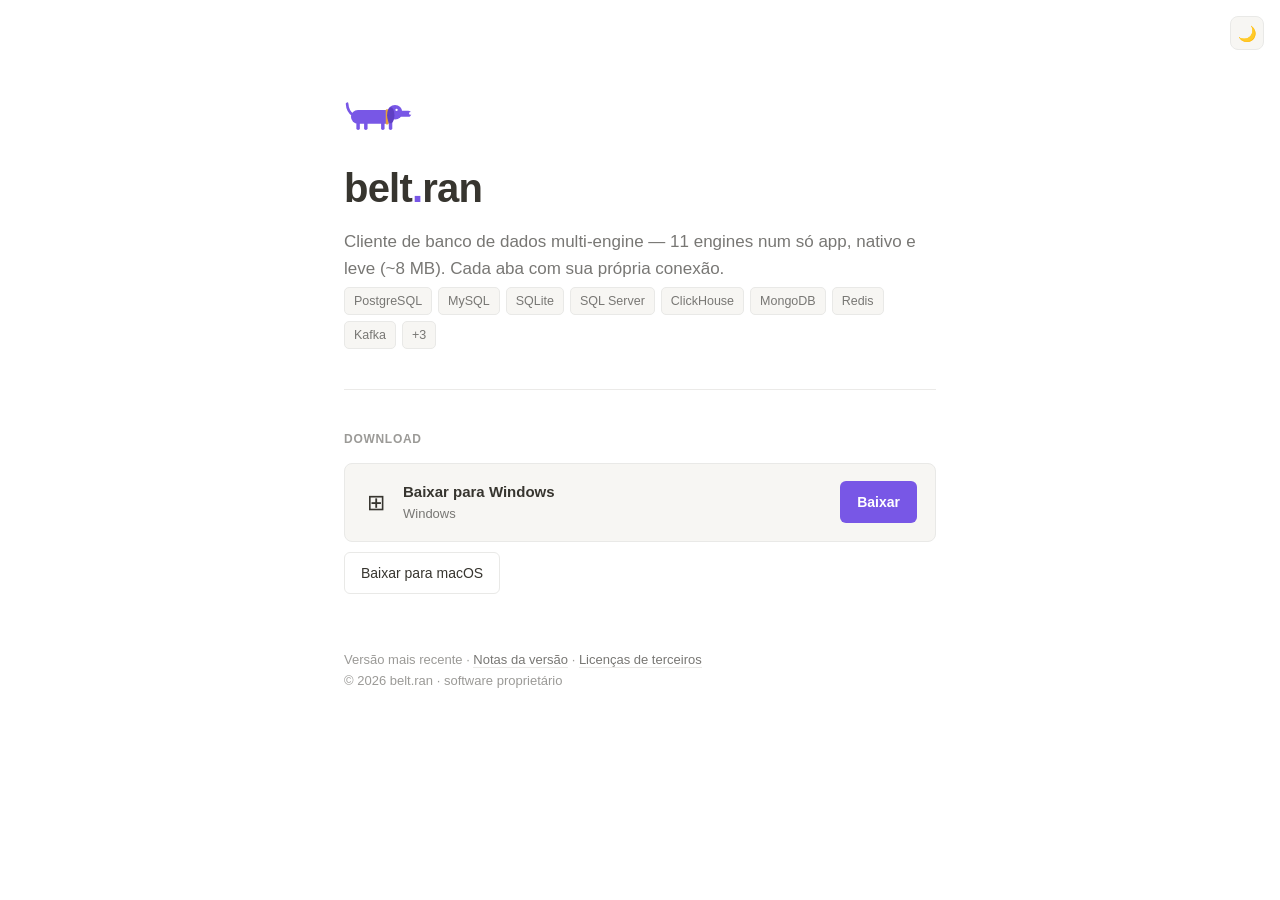
==== index.html @ 52ce1485 "site: página de download (Notion-style, claro/escuro) Co-Authored-By: Claude Opus 4.8 <noreply@anthr" ====
<!DOCTYPE html>
<html lang="pt-BR" data-theme="light">
<head>
<meta charset="utf-8" />
<script>
  // Aplica o tema salvo antes do render (evita flash). Padrão: claro.
  try { document.documentElement.setAttribute("data-theme", localStorage.getItem("beltran.site.theme") || "light"); } catch (e) {}
</script>
<meta name="viewport" content="width=device-width, initial-scale=1" />
<title>belt.ran — download</title>
<meta name="description" content="belt.ran — cliente de banco de dados multi-engine, nativo e leve. Baixe para macOS ou Windows." />
<style>
  :root {
    --bg: #ffffff;
    --text: #37352f;
    --muted: #787774;
    --faint: #9b9a97;
    --line: #ebeae8;
    --block: #f7f6f3;
    --block-line: #e9e9e7;
    --accent: #7857e6;
    --accent-strong: #6a49d8;
    --dog: #7857e6;
    --dog-dark: #5f3fc4;
    --collar: #e6a23c;
    --accent-ink: #ffffff;
    --radius: 8px;
    --font: -apple-system, BlinkMacSystemFont, "Segoe UI", "Helvetica Neue", Helvetica, Arial, sans-serif;
    --mono: ui-monospace, "SF Mono", SFMono-Regular, Menlo, Consolas, monospace;
  }
  :root[data-theme="dark"] {
    --bg: #191919; --text: #eeeeec; --muted: #9b9a97; --faint: #6f6f6c;
    --line: #2a2a2a; --block: #202020; --block-line: #2f2f2f;
    --accent: #9b7bff; --accent-strong: #8a67f0; --dog: #9b7bff; --dog-dark: #7d5be0;
  }
  * { box-sizing: border-box; }
  html, body { margin: 0; padding: 0; }
  body {
    background: var(--bg);
    color: var(--text);
    font-family: var(--font);
    line-height: 1.6;
    -webkit-font-smoothing: antialiased;
  }
  .page { max-width: 640px; margin: 0 auto; padding: 96px 24px 80px; }

  .icon { margin-bottom: 20px; }
  .icon svg { width: 68px; height: auto; display: block; }
  h1 { font-size: 40px; font-weight: 700; letter-spacing: -0.02em; margin: 0 0 8px; }
  h1 .dot { color: var(--accent); }
  .lede { font-size: 17px; color: var(--muted); margin: 0 0 4px; max-width: 34em; }

  .meta { color: var(--faint); font-size: 13.5px; margin-top: 10px; }
  .meta a { color: var(--muted); text-decoration: none; border-bottom: 1px solid var(--line); }
  .meta a:hover { color: var(--text); }

  .rule { height: 1px; background: var(--line); margin: 40px 0; border: 0; }

  .section-label { font-size: 12px; font-weight: 600; letter-spacing: 0.06em; text-transform: uppercase; color: var(--faint); margin: 0 0 14px; }

  .dl { display: flex; flex-direction: column; gap: 10px; }
  .dl-primary {
    display: flex; align-items: center; gap: 14px;
    border: 1px solid var(--block-line); background: var(--block);
    border-radius: var(--radius); padding: 16px 18px;
  }
  .dl-primary .ic { font-size: 22px; width: 26px; text-align: center; }
  .dl-primary .txt { flex: 1; min-width: 0; }
  .dl-primary .txt .t { font-weight: 600; font-size: 15px; }
  .dl-primary .txt .s { color: var(--muted); font-size: 13px; }

  .btn {
    appearance: none; cursor: pointer; text-decoration: none; white-space: nowrap;
    font-family: inherit; font-size: 14px; font-weight: 600;
    padding: 9px 16px; border-radius: 6px; border: 1px solid transparent;
    background: var(--accent); color: var(--accent-ink);
    transition: filter .12s ease;
  }
  .btn:hover { filter: brightness(1.05); }
  .btn.secondary { background: transparent; color: var(--text); border-color: var(--block-line); }
  .btn.secondary:hover { background: var(--block); filter: none; }

  .others { display: flex; flex-wrap: wrap; gap: 8px; }
  .others .btn { font-weight: 500; }

  .callout {
    display: flex; gap: 12px; align-items: flex-start;
    background: var(--block); border: 1px solid var(--block-line);
    border-radius: var(--radius); padding: 14px 16px; margin-top: 14px;
    color: var(--muted); font-size: 13.5px; line-height: 1.55;
  }
  .callout .c-ic { font-size: 16px; line-height: 1.4; }
  .callout b { color: var(--text); font-weight: 600; }

  .caps { display: flex; flex-wrap: wrap; gap: 6px; margin-top: 4px; }
  .cap { font-size: 12.5px; color: var(--muted); background: var(--block); border: 1px solid var(--block-line); border-radius: 5px; padding: 3px 9px; }

  .theme-toggle {
    position: fixed; top: 16px; right: 16px; width: 34px; height: 34px;
    display: flex; align-items: center; justify-content: center;
    border-radius: 8px; border: 1px solid var(--block-line); background: var(--block);
    color: var(--text); font-size: 15px; cursor: pointer; line-height: 1;
  }
  .theme-toggle:hover { border-color: var(--faint); }

  footer { margin-top: 56px; color: var(--faint); font-size: 13px; }
  footer a { color: var(--muted); text-decoration: none; border-bottom: 1px solid var(--line); }
  footer a:hover { color: var(--text); }

  @media (max-width: 520px) {
    .page { padding: 56px 18px 60px; }
    h1 { font-size: 32px; }
    .dl-primary { flex-direction: column; align-items: flex-start; }
  }
</style>
</head>
<body>
  <button class="theme-toggle" id="themeBtn" aria-label="Alternar tema claro/escuro" title="Alternar tema">🌙</button>
  <main class="page">
    <div class="icon">
      <svg viewBox="0 0 176 104" role="img" aria-label="belt.ran">
        <!-- rabo -->
        <path d="M24 50 Q9 40 8 20" fill="none" stroke="var(--dog)" stroke-width="7" stroke-linecap="round"/>
        <!-- patas -->
        <rect x="32" y="62" width="9" height="26" rx="4.5" fill="var(--dog)"/>
        <rect x="52" y="62" width="9" height="26" rx="4.5" fill="var(--dog)"/>
        <rect x="96" y="62" width="9" height="26" rx="4.5" fill="var(--dog)"/>
        <rect x="116" y="62" width="9" height="26" rx="4.5" fill="var(--dog)"/>
        <!-- corpo comprido -->
        <rect x="18" y="36" width="112" height="36" rx="18" fill="var(--dog)"/>
        <!-- cabeça -->
        <circle cx="132" cy="42" r="19" fill="var(--dog)"/>
        <!-- focinho -->
        <rect x="140" y="38" width="34" height="16" rx="8" fill="var(--dog)"/>
        <!-- coleira (belt) -->
        <rect x="108" y="34" width="7" height="40" rx="3" fill="var(--collar)"/>
        <!-- orelha -->
        <ellipse cx="121" cy="50" rx="9.5" ry="21" fill="var(--dog-dark)"/>
        <!-- nariz e olho -->
        <circle cx="172" cy="45" r="3.6" fill="var(--bg)"/>
        <circle cx="136" cy="36" r="3" fill="var(--bg)"/>
      </svg>
    </div>
    <h1>belt<span class="dot">.</span>ran</h1>
    <p class="lede">Cliente de banco de dados multi-engine — 11 engines num só app, nativo e leve (~8&nbsp;MB). Cada aba com sua própria conexão.</p>
    <div class="caps">
      <span class="cap">PostgreSQL</span><span class="cap">MySQL</span><span class="cap">SQLite</span>
      <span class="cap">SQL Server</span><span class="cap">ClickHouse</span><span class="cap">MongoDB</span>
      <span class="cap">Redis</span><span class="cap">Kafka</span><span class="cap">+3</span>
    </div>

    <hr class="rule" />

    <p class="section-label">Download</p>
    <div class="dl">
      <div class="dl-primary">
        <span class="ic" id="pIc">🖥️</span>
        <span class="txt">
          <div class="t" id="pLabel">Detectando…</div>
          <div class="s" id="pSub">Recomendado para o seu sistema</div>
        </span>
        <a class="btn" id="pBtn" href="#">Baixar</a>
      </div>
      <div class="others" id="others"></div>
    </div>

    <div class="callout" id="macNote" style="display:none">
      <span class="c-ic">🍎</span>
      <span>Na 1ª execução no macOS: clique com o <b>botão direito</b> no app → <b>Abrir</b> (ainda não é notarizado pela Apple). Depois abre normalmente.</span>
    </div>

    <footer>
      <span id="version">Versão mais recente</span> ·
      <a id="changelog" href="#">Notas da versão</a> ·
      <a id="notices" href="#">Licenças de terceiros</a><br />
      <span style="color:var(--faint)">© 2026 belt.ran · software proprietário</span>
    </footer>
  </main>

<script>
  // Alternância de tema (claro/escuro), memorizada. Padrão: claro.
  (function () {
    const root = document.documentElement;
    const btn = document.getElementById("themeBtn");
    const sync = () => (btn.textContent = root.getAttribute("data-theme") === "dark" ? "☀️" : "🌙");
    sync();
    btn.addEventListener("click", () => {
      const next = root.getAttribute("data-theme") === "dark" ? "light" : "dark";
      root.setAttribute("data-theme", next);
      try { localStorage.setItem("beltran.site.theme", next); } catch (e) {}
      sync();
    });
  })();

  const REPO = "RafaelD-B/belt.ran-dist";
  const RELEASES = `https://github.com/${REPO}/releases`;
  const PLATFORMS = {
    macos:   { label: "macOS (Apple Silicon)", ic: "🍎", match: (n) => /\.dmg$/i.test(n) },
    windows: { label: "Windows",               ic: "⊞",  match: (n) => /-setup\.exe$/i.test(n) || /\.msi$/i.test(n) },
  };
  function detectOS() {
    const ua = navigator.userAgent;
    const p = (navigator.userAgentData && navigator.userAgentData.platform) || navigator.platform || "";
    if (/Mac/i.test(p) || /Mac OS X/i.test(ua)) return "macos";
    if (/Win/i.test(p) || /Windows/i.test(ua)) return "windows";
    return "windows";
  }
  function stable(os) {
    return `${RELEASES}/latest/download/${os === "macos" ? "belt.ran-macos.dmg" : "belt.ran-windows-setup.exe"}`;
  }
  function render(byOS, version) {
    const primary = detectOS();
    const p = PLATFORMS[primary];
    document.getElementById("pIc").textContent = p.ic;
    document.getElementById("pLabel").textContent = "Baixar para " + (primary === "macos" ? "macOS" : "Windows");
    document.getElementById("pSub").textContent = p.label;
    const pBtn = document.getElementById("pBtn");
    pBtn.href = byOS[primary] || stable(primary);
    pBtn.textContent = "Baixar";

    const others = document.getElementById("others");
    others.innerHTML = "";
    Object.keys(PLATFORMS).filter((os) => os !== primary).forEach((os) => {
      const a = document.createElement("a");
      a.className = "btn secondary";
      a.href = byOS[os] || stable(os);
      a.textContent = "Baixar para " + (os === "macos" ? "macOS" : "Windows");
      others.appendChild(a);
    });

    if (primary === "macos") document.getElementById("macNote").style.display = "flex";
    if (version) document.getElementById("version").textContent = "Versão " + version;
    document.getElementById("changelog").href = version ? `${RELEASES}/tag/v${version}` : RELEASES;
    document.getElementById("notices").href = `${RELEASES}/latest`;
  }
  (async () => {
    try {
      const r = await fetch(`https://api.github.com/repos/${REPO}/releases/latest`, { headers: { Accept: "application/vnd.github+json" } });
      if (!r.ok) throw 0;
      const rel = await r.json();
      const byOS = {};
      for (const os of Object.keys(PLATFORMS)) {
        const hit = (rel.assets || []).find((a) => PLATFORMS[os].match(a.name));
        if (hit) byOS[os] = hit.browser_download_url;
      }
      render(byOS, (rel.tag_name || "").replace(/^v/, ""));
    } catch { render({}, null); }
  })();
</script>
</body>
</html>
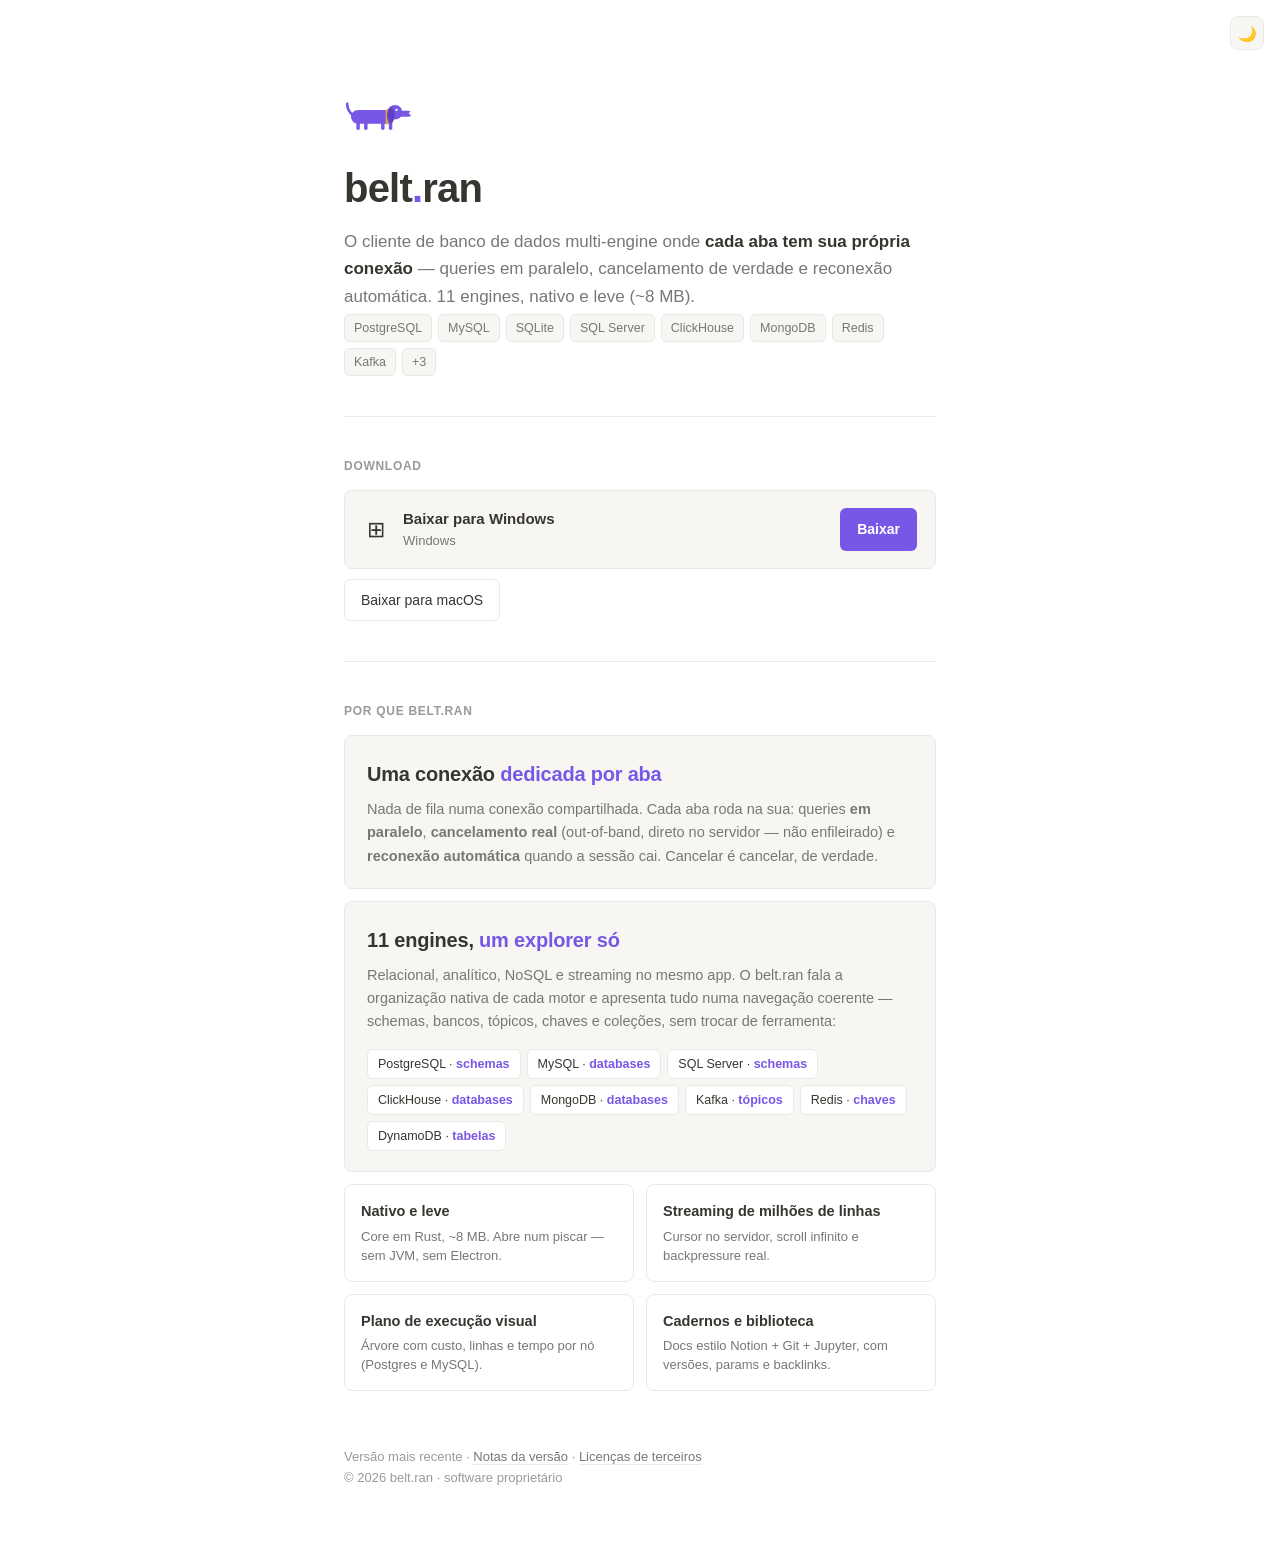
==== commit 1a34602c: "site: seção "Por que belt.ran" (conexão por aba, namespaces, prova) Co-Authored-By: Claude Opus 4.8 " ====
--- a/index.html
+++ b/index.html
@@ -103,6 +103,29 @@
   }
   .theme-toggle:hover { border-color: var(--faint); }
 
+  .feat-hero {
+    border: 1px solid var(--block-line); background: var(--block);
+    border-radius: var(--radius); padding: 22px 22px 20px; margin-top: 14px;
+  }
+  .feat-hero h3 { margin: 0 0 8px; font-size: 20px; letter-spacing: -0.01em; }
+  .feat-hero h3 .accent { color: var(--accent); }
+  .feat-hero p { margin: 0; color: var(--muted); font-size: 14.5px; max-width: 46em; }
+  .ns-map { display: flex; flex-wrap: wrap; gap: 6px; margin-top: 16px; }
+  .ns-map span {
+    font-size: 12.5px; color: var(--text);
+    background: var(--bg); border: 1px solid var(--block-line);
+    border-radius: 6px; padding: 4px 10px;
+  }
+  .ns-map span b { color: var(--accent); font-weight: 600; }
+  .feat-grid { display: grid; grid-template-columns: 1fr 1fr; gap: 12px; margin-top: 12px; }
+  .feat {
+    border: 1px solid var(--block-line); border-radius: var(--radius);
+    padding: 15px 16px; background: var(--bg);
+  }
+  .feat b { display: block; font-size: 14.5px; margin-bottom: 3px; }
+  .feat p { margin: 0; color: var(--muted); font-size: 13px; line-height: 1.5; }
+  @media (max-width: 520px) { .feat-grid { grid-template-columns: 1fr; } }
+
   footer { margin-top: 56px; color: var(--faint); font-size: 13px; }
   footer a { color: var(--muted); text-decoration: none; border-bottom: 1px solid var(--line); }
   footer a:hover { color: var(--text); }
@@ -142,7 +165,7 @@
       </svg>
     </div>
     <h1>belt<span class="dot">.</span>ran</h1>
-    <p class="lede">Cliente de banco de dados multi-engine — 11 engines num só app, nativo e leve (~8&nbsp;MB). Cada aba com sua própria conexão.</p>
+    <p class="lede">O cliente de banco de dados multi-engine onde <b style="color:var(--text)">cada aba tem sua própria conexão</b> — queries em paralelo, cancelamento de verdade e reconexão automática. 11 engines, nativo e leve (~8&nbsp;MB).</p>
     <div class="caps">
       <span class="cap">PostgreSQL</span><span class="cap">MySQL</span><span class="cap">SQLite</span>
       <span class="cap">SQL Server</span><span class="cap">ClickHouse</span><span class="cap">MongoDB</span>
@@ -167,6 +190,36 @@
     <div class="callout" id="macNote" style="display:none">
       <span class="c-ic">🍎</span>
       <span>Na 1ª execução no macOS: clique com o <b>botão direito</b> no app → <b>Abrir</b> (ainda não é notarizado pela Apple). Depois abre normalmente.</span>
+    </div>
+
+    <hr class="rule" />
+    <p class="section-label">Por que belt.ran</p>
+
+    <div class="feat-hero">
+      <h3>Uma conexão <span class="accent">dedicada por aba</span></h3>
+      <p>Nada de fila numa conexão compartilhada. Cada aba roda na sua: queries <b>em paralelo</b>, <b>cancelamento real</b> (out-of-band, direto no servidor — não enfileirado) e <b>reconexão automática</b> quando a sessão cai. Cancelar é cancelar, de verdade.</p>
+    </div>
+
+    <div class="feat-hero" style="margin-top:12px">
+      <h3>11 engines, <span class="accent">um explorer só</span></h3>
+      <p>Relacional, analítico, NoSQL e streaming no mesmo app. O belt.ran fala a organização nativa de cada motor e apresenta tudo numa navegação coerente — schemas, bancos, tópicos, chaves e coleções, sem trocar de ferramenta:</p>
+      <div class="ns-map">
+        <span>PostgreSQL · <b>schemas</b></span>
+        <span>MySQL · <b>databases</b></span>
+        <span>SQL Server · <b>schemas</b></span>
+        <span>ClickHouse · <b>databases</b></span>
+        <span>MongoDB · <b>databases</b></span>
+        <span>Kafka · <b>tópicos</b></span>
+        <span>Redis · <b>chaves</b></span>
+        <span>DynamoDB · <b>tabelas</b></span>
+      </div>
+    </div>
+
+    <div class="feat-grid">
+      <div class="feat"><b>Nativo e leve</b><p>Core em Rust, ~8&nbsp;MB. Abre num piscar — sem JVM, sem Electron.</p></div>
+      <div class="feat"><b>Streaming de milhões de linhas</b><p>Cursor no servidor, scroll infinito e backpressure real.</p></div>
+      <div class="feat"><b>Plano de execução visual</b><p>Árvore com custo, linhas e tempo por nó (Postgres e MySQL).</p></div>
+      <div class="feat"><b>Cadernos e biblioteca</b><p>Docs estilo Notion + Git + Jupyter, com versões, params e backlinks.</p></div>
     </div>
 
     <footer>
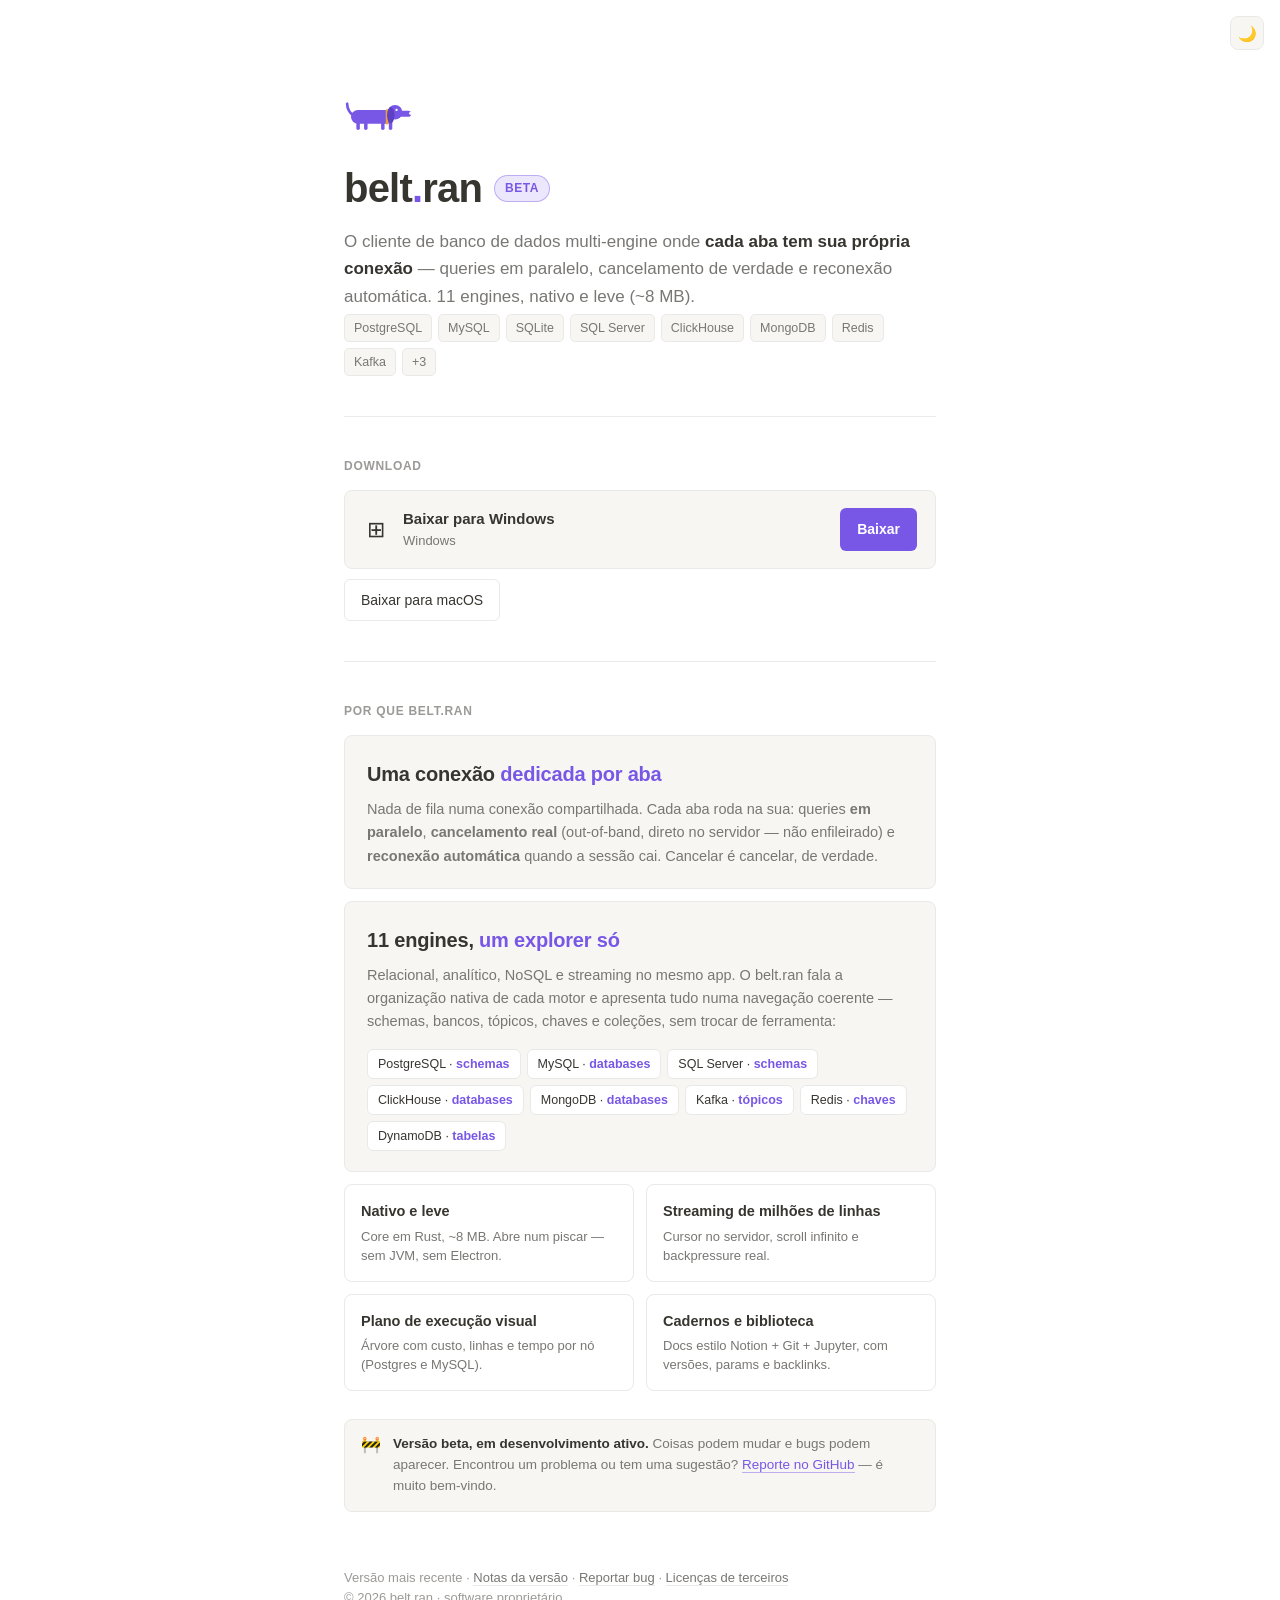
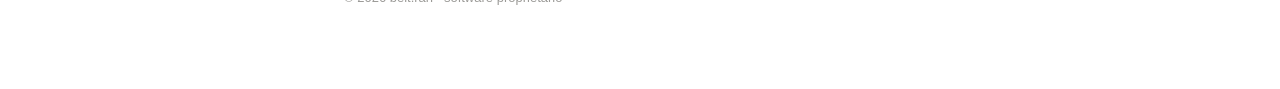
==== commit e61fe795: "site: selo beta + canal de report de bugs (issues do dist) Co-Authored-By: Claude Opus 4.8 <noreply@" ====
--- a/index.html
+++ b/index.html
@@ -46,8 +46,15 @@
 
   .icon { margin-bottom: 20px; }
   .icon svg { width: 68px; height: auto; display: block; }
-  h1 { font-size: 40px; font-weight: 700; letter-spacing: -0.02em; margin: 0 0 8px; }
+  .title-row { display: flex; align-items: center; gap: 12px; margin: 0 0 8px; flex-wrap: wrap; }
+  h1 { font-size: 40px; font-weight: 700; letter-spacing: -0.02em; margin: 0; }
   h1 .dot { color: var(--accent); }
+  .beta {
+    font-size: 12px; font-weight: 700; letter-spacing: 0.04em; text-transform: uppercase;
+    color: var(--accent); background: color-mix(in srgb, var(--accent) 14%, transparent);
+    border: 1px solid color-mix(in srgb, var(--accent) 40%, transparent);
+    border-radius: 999px; padding: 3px 10px; align-self: center;
+  }
   .lede { font-size: 17px; color: var(--muted); margin: 0 0 4px; max-width: 34em; }
 
   .meta { color: var(--faint); font-size: 13.5px; margin-top: 10px; }
@@ -125,6 +132,10 @@
   .feat b { display: block; font-size: 14.5px; margin-bottom: 3px; }
   .feat p { margin: 0; color: var(--muted); font-size: 13px; line-height: 1.5; }
   @media (max-width: 520px) { .feat-grid { grid-template-columns: 1fr; } }
+
+  .beta-note { margin-top: 28px; }
+  .beta-note a { color: var(--accent); text-decoration: none; border-bottom: 1px solid color-mix(in srgb, var(--accent) 45%, transparent); }
+  .beta-note a:hover { border-bottom-color: var(--accent); }
 
   footer { margin-top: 56px; color: var(--faint); font-size: 13px; }
   footer a { color: var(--muted); text-decoration: none; border-bottom: 1px solid var(--line); }
@@ -164,7 +175,10 @@
         <circle cx="136" cy="36" r="3" fill="var(--bg)"/>
       </svg>
     </div>
-    <h1>belt<span class="dot">.</span>ran</h1>
+    <div class="title-row">
+      <h1>belt<span class="dot">.</span>ran</h1>
+      <span class="beta">beta</span>
+    </div>
     <p class="lede">O cliente de banco de dados multi-engine onde <b style="color:var(--text)">cada aba tem sua própria conexão</b> — queries em paralelo, cancelamento de verdade e reconexão automática. 11 engines, nativo e leve (~8&nbsp;MB).</p>
     <div class="caps">
       <span class="cap">PostgreSQL</span><span class="cap">MySQL</span><span class="cap">SQLite</span>
@@ -222,9 +236,15 @@
       <div class="feat"><b>Cadernos e biblioteca</b><p>Docs estilo Notion + Git + Jupyter, com versões, params e backlinks.</p></div>
     </div>
 
+    <div class="callout beta-note">
+      <span class="c-ic">🚧</span>
+      <span><b>Versão beta, em desenvolvimento ativo.</b> Coisas podem mudar e bugs podem aparecer. Encontrou um problema ou tem uma sugestão? <a href="https://github.com/RafaelD-B/belt.ran-dist/issues/new" target="_blank" rel="noopener">Reporte no GitHub</a> — é muito bem-vindo.</span>
+    </div>
+
     <footer>
       <span id="version">Versão mais recente</span> ·
       <a id="changelog" href="#">Notas da versão</a> ·
+      <a href="https://github.com/RafaelD-B/belt.ran-dist/issues" target="_blank" rel="noopener">Reportar bug</a> ·
       <a id="notices" href="#">Licenças de terceiros</a><br />
       <span style="color:var(--faint)">© 2026 belt.ran · software proprietário</span>
     </footer>
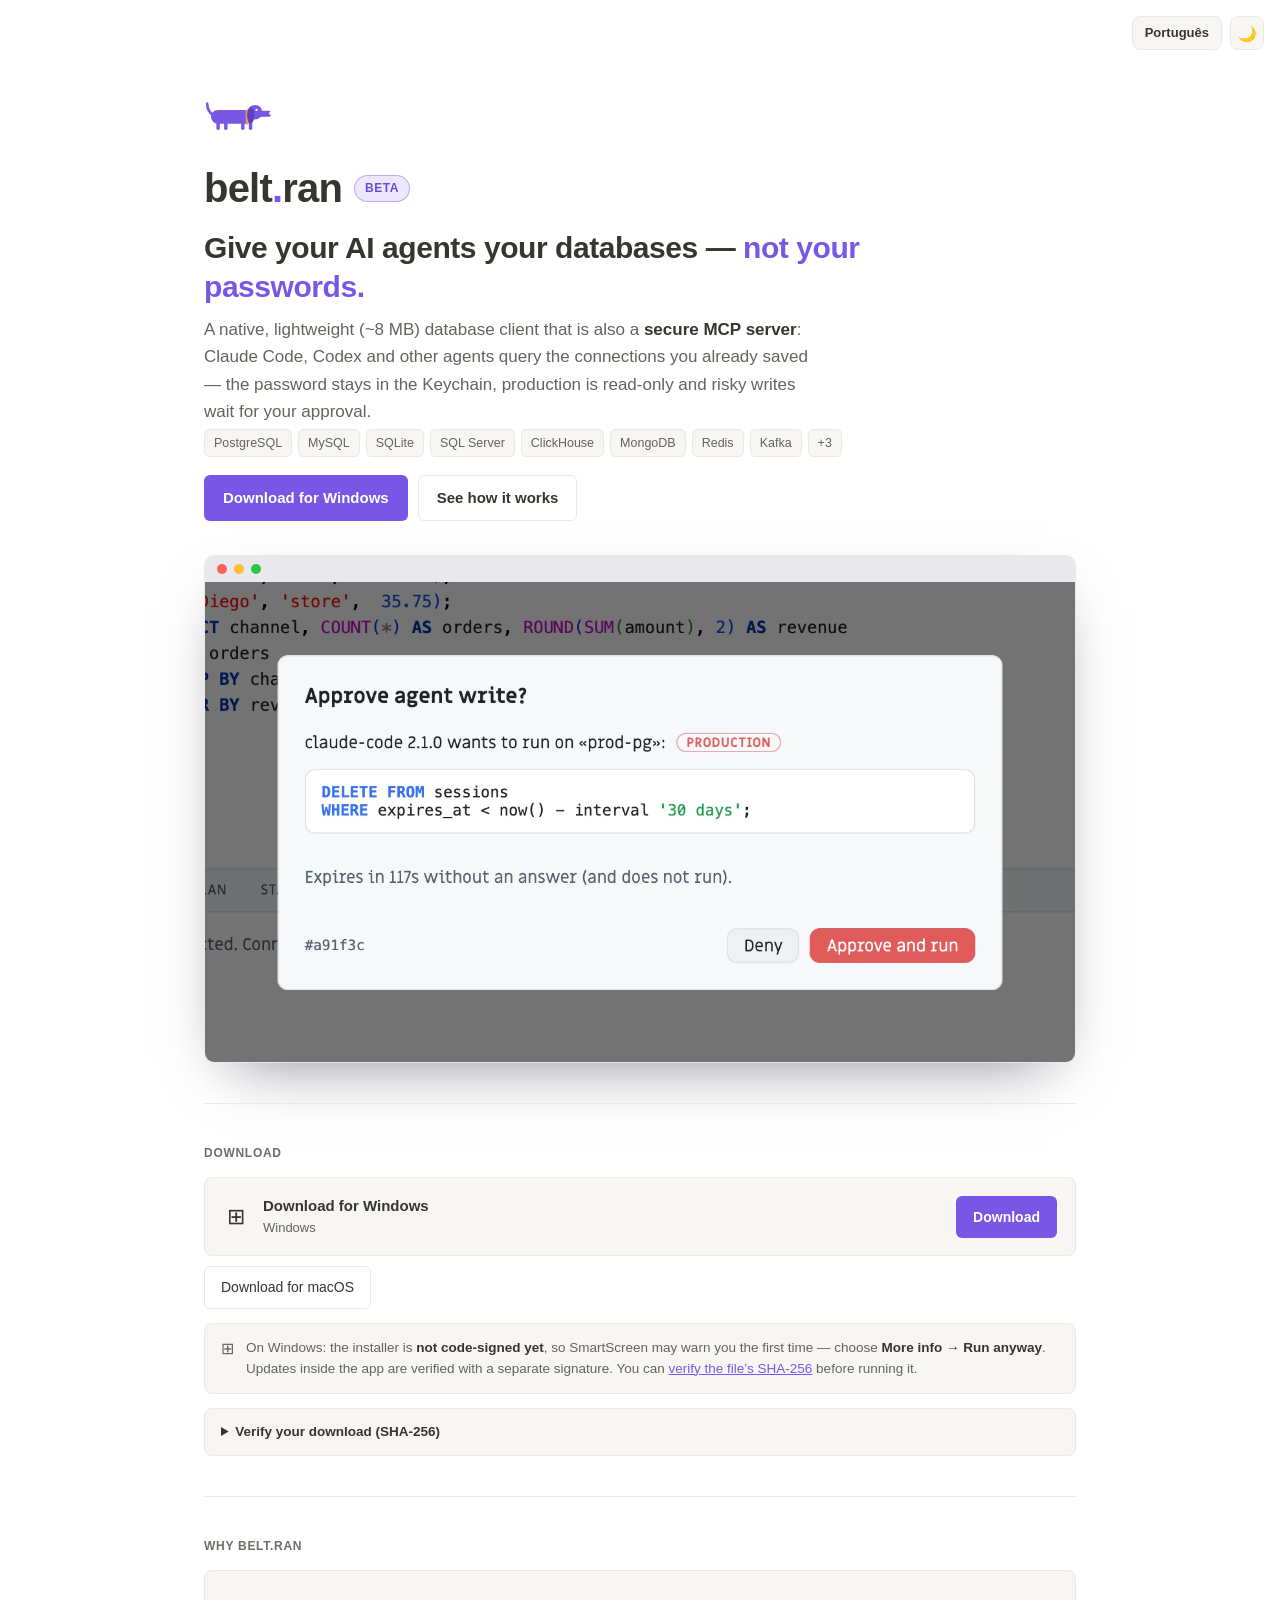
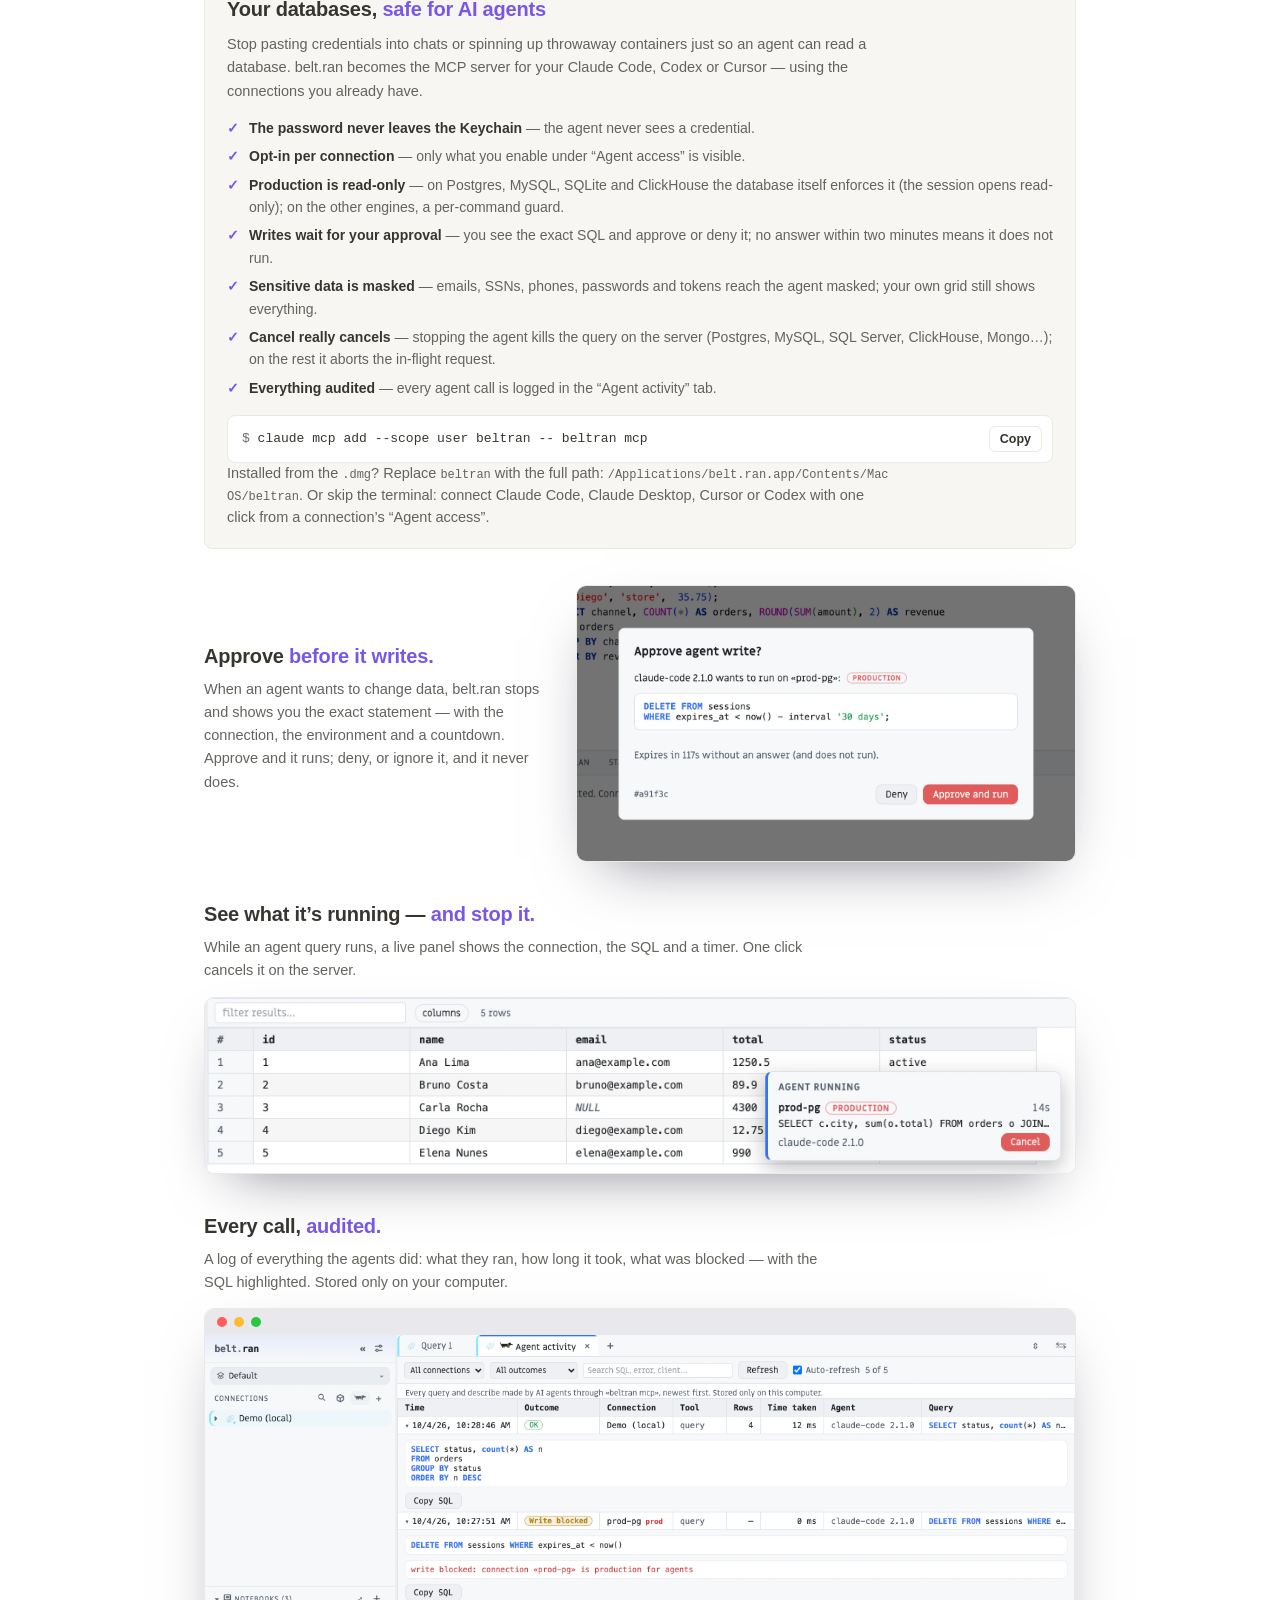
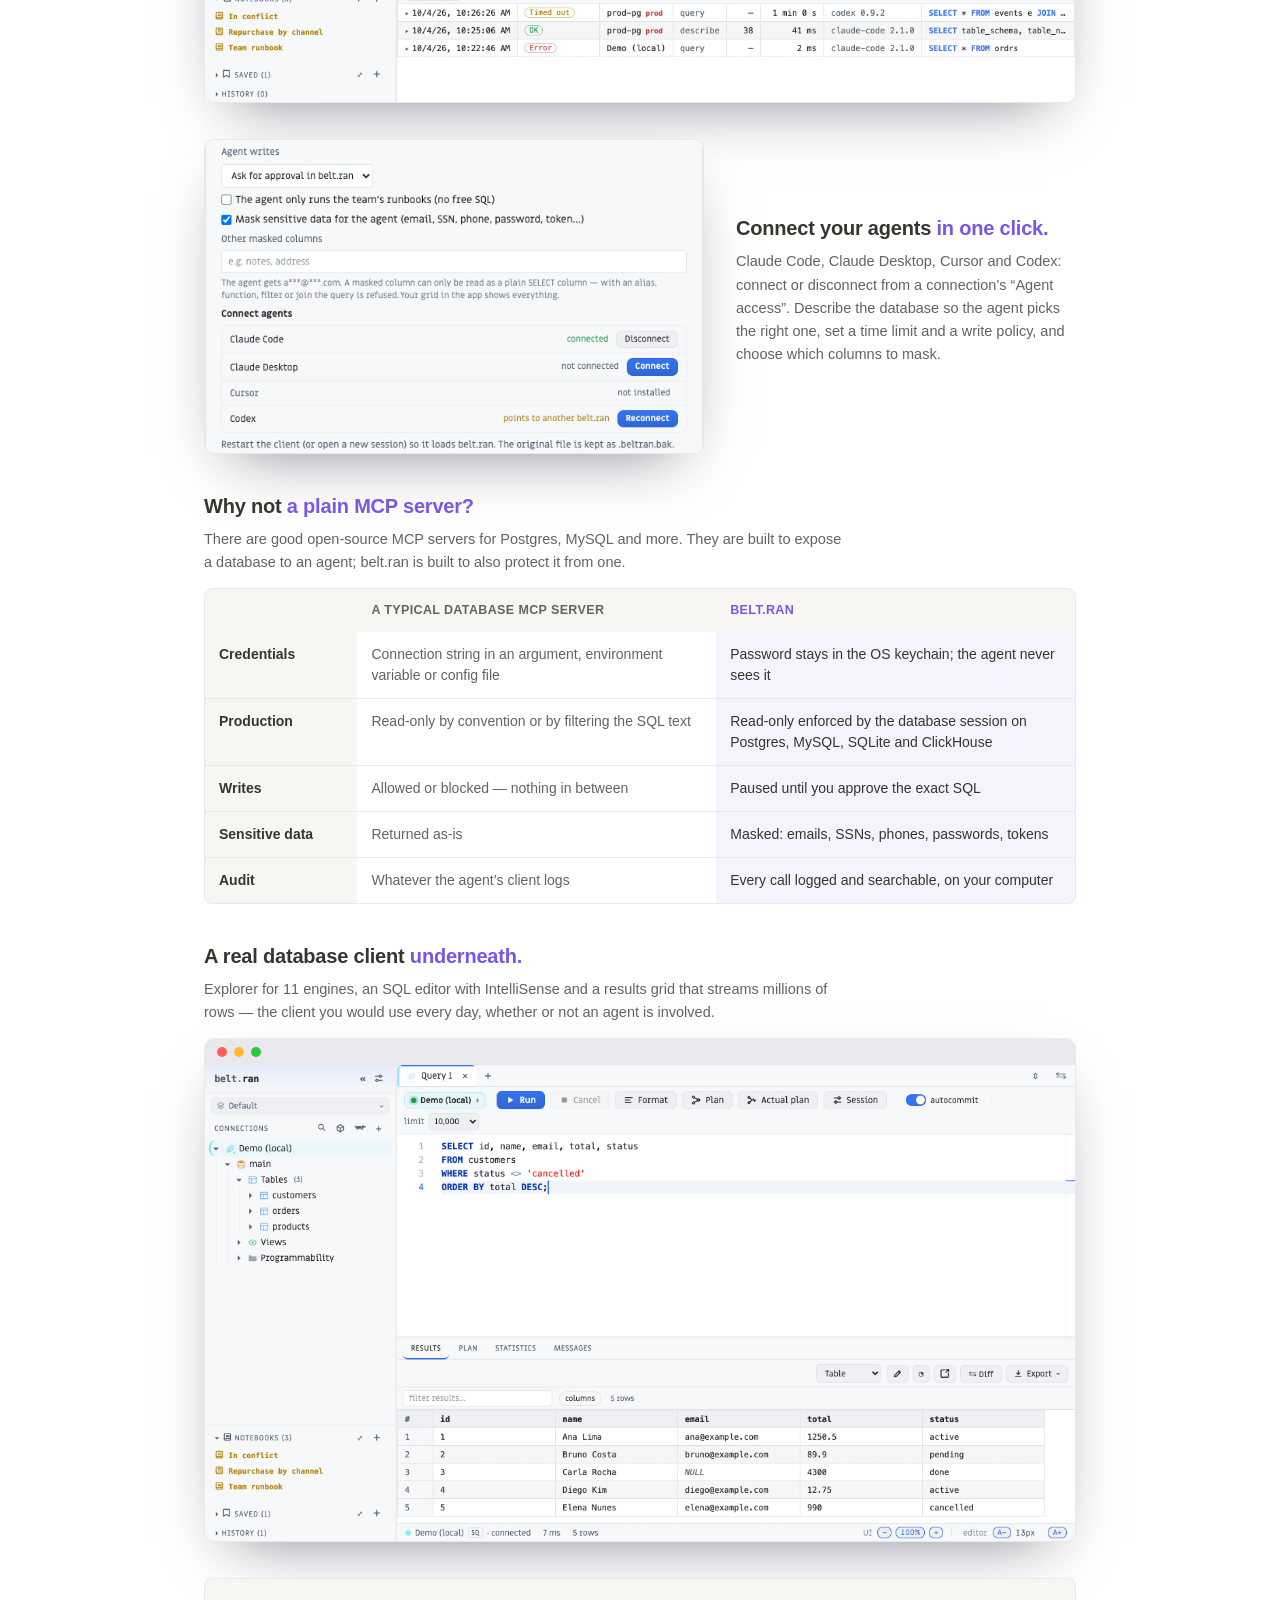
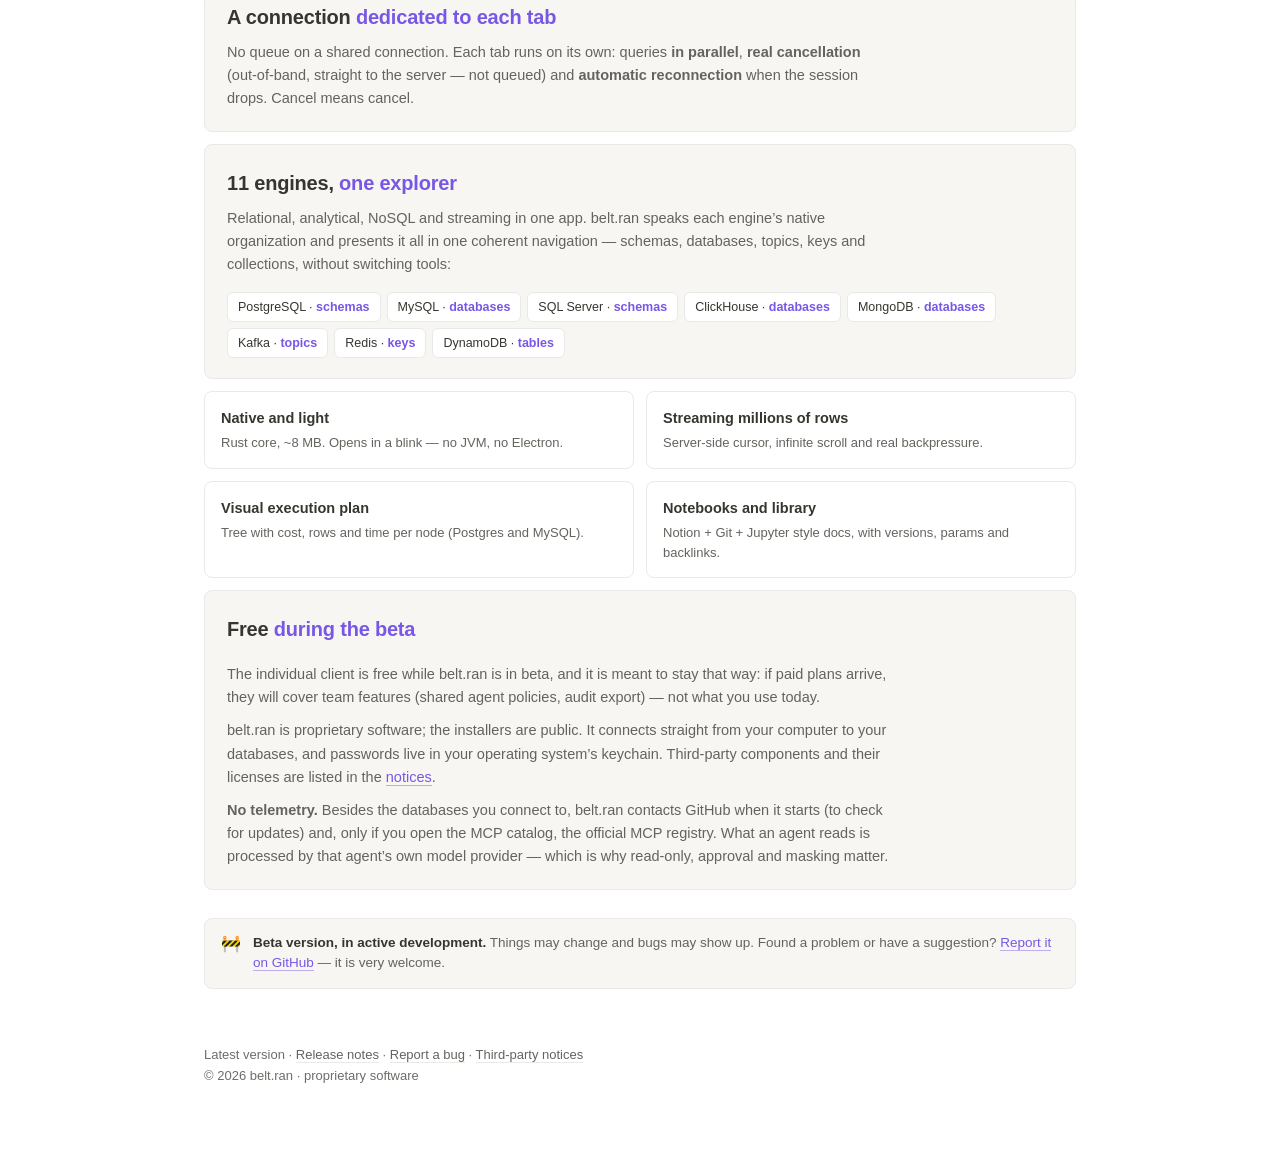
==== commit 5d31df82: "site: manchete agent-first, tour em fotos, inglês como padrão e português em /pt/ - Manchete «Dê seu" ====
--- a/index.html
+++ b/index.html
@@ -1,5 +1,5 @@
 <!DOCTYPE html>
-<html lang="pt-BR" data-theme="light">
+<html lang="en" data-theme="light">
 <head>
 <meta charset="utf-8" />
 <script>
@@ -7,170 +7,47 @@
   try { document.documentElement.setAttribute("data-theme", localStorage.getItem("beltran.site.theme") || "light"); } catch (e) {}
 </script>
 <meta name="viewport" content="width=device-width, initial-scale=1" />
-<title>belt.ran — download</title>
-<meta name="description" content="belt.ran — cliente de banco de dados multi-engine, nativo e leve. Baixe para macOS ou Windows." />
-<style>
-  :root {
-    --bg: #ffffff;
-    --text: #37352f;
-    --muted: #787774;
-    --faint: #9b9a97;
-    --line: #ebeae8;
-    --block: #f7f6f3;
-    --block-line: #e9e9e7;
-    --accent: #7857e6;
-    --accent-strong: #6a49d8;
-    --dog: #7857e6;
-    --dog-dark: #5f3fc4;
-    --collar: #e6a23c;
-    --accent-ink: #ffffff;
-    --radius: 8px;
-    --font: -apple-system, BlinkMacSystemFont, "Segoe UI", "Helvetica Neue", Helvetica, Arial, sans-serif;
-    --mono: ui-monospace, "SF Mono", SFMono-Regular, Menlo, Consolas, monospace;
-  }
-  :root[data-theme="dark"] {
-    --bg: #191919; --text: #eeeeec; --muted: #9b9a97; --faint: #6f6f6c;
-    --line: #2a2a2a; --block: #202020; --block-line: #2f2f2f;
-    --accent: #9b7bff; --accent-strong: #8a67f0; --dog: #9b7bff; --dog-dark: #7d5be0;
-  }
-  * { box-sizing: border-box; }
-  html, body { margin: 0; padding: 0; }
-  body {
-    background: var(--bg);
-    color: var(--text);
-    font-family: var(--font);
-    line-height: 1.6;
-    -webkit-font-smoothing: antialiased;
-  }
-  .page { max-width: 640px; margin: 0 auto; padding: 96px 24px 80px; }
-
-  .icon { margin-bottom: 20px; }
-  .icon svg { width: 68px; height: auto; display: block; }
-  .title-row { display: flex; align-items: center; gap: 12px; margin: 0 0 8px; flex-wrap: wrap; }
-  h1 { font-size: 40px; font-weight: 700; letter-spacing: -0.02em; margin: 0; }
-  h1 .dot { color: var(--accent); }
-  .beta {
-    font-size: 12px; font-weight: 700; letter-spacing: 0.04em; text-transform: uppercase;
-    color: var(--accent); background: color-mix(in srgb, var(--accent) 14%, transparent);
-    border: 1px solid color-mix(in srgb, var(--accent) 40%, transparent);
-    border-radius: 999px; padding: 3px 10px; align-self: center;
-  }
-  .lede { font-size: 17px; color: var(--muted); margin: 0 0 4px; max-width: 34em; }
-
-  .meta { color: var(--faint); font-size: 13.5px; margin-top: 10px; }
-  .meta a { color: var(--muted); text-decoration: none; border-bottom: 1px solid var(--line); }
-  .meta a:hover { color: var(--text); }
-
-  .rule { height: 1px; background: var(--line); margin: 40px 0; border: 0; }
-
-  .section-label { font-size: 12px; font-weight: 600; letter-spacing: 0.06em; text-transform: uppercase; color: var(--faint); margin: 0 0 14px; }
-
-  .dl { display: flex; flex-direction: column; gap: 10px; }
-  .dl-primary {
-    display: flex; align-items: center; gap: 14px;
-    border: 1px solid var(--block-line); background: var(--block);
-    border-radius: var(--radius); padding: 16px 18px;
-  }
-  .dl-primary .ic { font-size: 22px; width: 26px; text-align: center; }
-  .dl-primary .txt { flex: 1; min-width: 0; }
-  .dl-primary .txt .t { font-weight: 600; font-size: 15px; }
-  .dl-primary .txt .s { color: var(--muted); font-size: 13px; }
-
-  .btn {
-    appearance: none; cursor: pointer; text-decoration: none; white-space: nowrap;
-    font-family: inherit; font-size: 14px; font-weight: 600;
-    padding: 9px 16px; border-radius: 6px; border: 1px solid transparent;
-    background: var(--accent); color: var(--accent-ink);
-    transition: filter .12s ease;
-  }
-  .btn:hover { filter: brightness(1.05); }
-  .btn.secondary { background: transparent; color: var(--text); border-color: var(--block-line); }
-  .btn.secondary:hover { background: var(--block); filter: none; }
-
-  .others { display: flex; flex-wrap: wrap; gap: 8px; }
-  .others .btn { font-weight: 500; }
-
-  .callout {
-    display: flex; gap: 12px; align-items: flex-start;
-    background: var(--block); border: 1px solid var(--block-line);
-    border-radius: var(--radius); padding: 14px 16px; margin-top: 14px;
-    color: var(--muted); font-size: 13.5px; line-height: 1.55;
-  }
-  .callout .c-ic { font-size: 16px; line-height: 1.4; }
-  .callout b { color: var(--text); font-weight: 600; }
-
-  .caps { display: flex; flex-wrap: wrap; gap: 6px; margin-top: 4px; }
-  .cap { font-size: 12.5px; color: var(--muted); background: var(--block); border: 1px solid var(--block-line); border-radius: 5px; padding: 3px 9px; }
-
-  .theme-toggle {
-    position: fixed; top: 16px; right: 16px; width: 34px; height: 34px;
-    display: flex; align-items: center; justify-content: center;
-    border-radius: 8px; border: 1px solid var(--block-line); background: var(--block);
-    color: var(--text); font-size: 15px; cursor: pointer; line-height: 1;
-  }
-  .theme-toggle:hover { border-color: var(--faint); }
-
-  .feat-hero {
-    border: 1px solid var(--block-line); background: var(--block);
-    border-radius: var(--radius); padding: 22px 22px 20px; margin-top: 14px;
-  }
-  .feat-hero h3 { margin: 0 0 8px; font-size: 20px; letter-spacing: -0.01em; }
-  .feat-hero h3 .accent { color: var(--accent); }
-  .feat-hero p { margin: 0; color: var(--muted); font-size: 14.5px; max-width: 46em; }
-  .ns-map { display: flex; flex-wrap: wrap; gap: 6px; margin-top: 16px; }
-  .ns-map span {
-    font-size: 12.5px; color: var(--text);
-    background: var(--bg); border: 1px solid var(--block-line);
-    border-radius: 6px; padding: 4px 10px;
-  }
-  .ns-map span b { color: var(--accent); font-weight: 600; }
-  .feat-grid { display: grid; grid-template-columns: 1fr 1fr; gap: 12px; margin-top: 12px; }
-  .feat {
-    border: 1px solid var(--block-line); border-radius: var(--radius);
-    padding: 15px 16px; background: var(--bg);
-  }
-  .feat b { display: block; font-size: 14.5px; margin-bottom: 3px; }
-  .feat p { margin: 0; color: var(--muted); font-size: 13px; line-height: 1.5; }
-  @media (max-width: 520px) { .feat-grid { grid-template-columns: 1fr; } }
-
-  .beta-note { margin-top: 28px; }
-  .beta-note a { color: var(--accent); text-decoration: none; border-bottom: 1px solid color-mix(in srgb, var(--accent) 45%, transparent); }
-  .beta-note a:hover { border-bottom-color: var(--accent); }
-
-  footer { margin-top: 56px; color: var(--faint); font-size: 13px; }
-  footer a { color: var(--muted); text-decoration: none; border-bottom: 1px solid var(--line); }
-  footer a:hover { color: var(--text); }
-
-  @media (max-width: 520px) {
-    .page { padding: 56px 18px 60px; }
-    h1 { font-size: 32px; }
-    .dl-primary { flex-direction: column; align-items: flex-start; }
-  }
-</style>
+<title>belt.ran — Give your AI agents your databases, not your passwords</title>
+<meta name="description" content="Native database client and secure MCP server. AI agents use your saved connections: passwords stay in the Keychain, production is read-only, writes need your OK." />
+<link rel="canonical" href="https://belt-ran.com/" />
+<link rel="alternate" hreflang="en" href="https://belt-ran.com/" />
+<link rel="alternate" hreflang="pt-BR" href="https://belt-ran.com/pt/" />
+<link rel="alternate" hreflang="x-default" href="https://belt-ran.com/" />
+<meta name="theme-color" content="#7857e6" />
+<meta property="og:type" content="website" />
+<meta property="og:site_name" content="belt.ran" />
+<meta property="og:title" content="belt.ran — Give your AI agents your databases, not your passwords" />
+<meta property="og:description" content="Native database client and secure MCP server. AI agents use your saved connections: passwords stay in the Keychain, production is read-only, writes need your OK." />
+<meta property="og:url" content="https://belt-ran.com/" />
+<meta property="og:locale" content="en_US" />
+<meta property="og:image" content="https://belt-ran.com/assets/og-en.png" />
+<meta property="og:image:width" content="1200" />
+<meta property="og:image:height" content="630" />
+<meta property="og:image:alt" content="belt.ran: give your AI agents your databases, not your passwords" />
+<meta name="twitter:card" content="summary_large_image" />
+<meta name="twitter:title" content="belt.ran — Give your AI agents your databases, not your passwords" />
+<meta name="twitter:description" content="Native database client and secure MCP server. AI agents use your saved connections: passwords stay in the Keychain, production is read-only, writes need your OK." />
+<meta name="twitter:image" content="https://belt-ran.com/assets/og-en.png" />
+<link rel="stylesheet" href="assets/site.css" />
 </head>
 <body>
-  <button class="theme-toggle" id="themeBtn" aria-label="Alternar tema claro/escuro" title="Alternar tema">🌙</button>
+  <div class="top-actions">
+    <a class="lang-link" href="pt/" hreflang="pt" data-setlang="pt">Português</a>
+    <button class="theme-toggle" id="themeBtn" aria-label="Toggle light/dark theme" title="Toggle theme">🌙</button>
+  </div>
   <main class="page">
     <div class="icon">
       <svg viewBox="0 0 176 104" role="img" aria-label="belt.ran">
-        <!-- rabo -->
         <path d="M24 50 Q9 40 8 20" fill="none" stroke="var(--dog)" stroke-width="7" stroke-linecap="round"/>
-        <!-- patas -->
         <rect x="32" y="62" width="9" height="26" rx="4.5" fill="var(--dog)"/>
         <rect x="52" y="62" width="9" height="26" rx="4.5" fill="var(--dog)"/>
         <rect x="96" y="62" width="9" height="26" rx="4.5" fill="var(--dog)"/>
         <rect x="116" y="62" width="9" height="26" rx="4.5" fill="var(--dog)"/>
-        <!-- corpo comprido -->
         <rect x="18" y="36" width="112" height="36" rx="18" fill="var(--dog)"/>
-        <!-- cabeça -->
         <circle cx="132" cy="42" r="19" fill="var(--dog)"/>
-        <!-- focinho -->
         <rect x="140" y="38" width="34" height="16" rx="8" fill="var(--dog)"/>
-        <!-- coleira (belt) -->
         <rect x="108" y="34" width="7" height="40" rx="3" fill="var(--collar)"/>
-        <!-- orelha -->
         <ellipse cx="121" cy="50" rx="9.5" ry="21" fill="var(--dog-dark)"/>
-        <!-- nariz e olho -->
         <circle cx="172" cy="45" r="3.6" fill="var(--bg)"/>
         <circle cx="136" cy="36" r="3" fill="var(--bg)"/>
       </svg>
@@ -179,146 +56,183 @@
       <h1>belt<span class="dot">.</span>ran</h1>
       <span class="beta">beta</span>
     </div>
-    <p class="lede">O cliente de banco de dados multi-engine onde <b style="color:var(--text)">cada aba tem sua própria conexão</b> — queries em paralelo, cancelamento de verdade e reconexão automática. 11 engines, nativo e leve (~8&nbsp;MB).</p>
+    <p class="headline">Give your AI agents your databases — <span class="accent">not your passwords.</span></p>
+    <p class="lede">A native, lightweight (~8&nbsp;MB) database client that is also a <b>secure MCP server</b>: Claude Code, Codex and other agents query the connections you already saved — the password stays in the Keychain, production is read-only and risky writes wait for your approval.</p>
     <div class="caps">
       <span class="cap">PostgreSQL</span><span class="cap">MySQL</span><span class="cap">SQLite</span>
       <span class="cap">SQL Server</span><span class="cap">ClickHouse</span><span class="cap">MongoDB</span>
       <span class="cap">Redis</span><span class="cap">Kafka</span><span class="cap">+3</span>
     </div>
+    <div class="cta">
+      <a class="btn" id="heroDl" href="#download">Download</a>
+      <a class="btn secondary" href="#agents">See how it works</a>
+    </div>
+
+    <figure class="shot win hero-shot">
+      <div class="bar" aria-hidden="true"><i></i><i></i><i></i></div>
+      <picture class="on-light"><source media="(max-width: 600px)" srcset="assets/img/en/approval-light.webp" width="672" height="371" /><img src="assets/img/en/hero-light.webp" alt="belt.ran with an agent’s write request waiting for approval: “Approve agent write?” showing a DELETE on prod-pg, with Deny and Approve and run buttons, over the SQL editor and results grid" width="1280" height="700" fetchpriority="high" /></picture><picture class="on-dark"><source media="(max-width: 600px)" srcset="assets/img/en/approval.webp" width="672" height="371" /><img src="assets/img/en/hero.webp" alt="belt.ran with an agent’s write request waiting for approval: “Approve agent write?” showing a DELETE on prod-pg, with Deny and Approve and run buttons, over the SQL editor and results grid" width="1280" height="700" loading="lazy" decoding="async" /></picture>
+    </figure>
 
     <hr class="rule" />
 
-    <p class="section-label">Download</p>
+    <p class="section-label" id="download">Download</p>
     <div class="dl">
       <div class="dl-primary">
         <span class="ic" id="pIc">🖥️</span>
         <span class="txt">
-          <div class="t" id="pLabel">Detectando…</div>
-          <div class="s" id="pSub">Recomendado para o seu sistema</div>
+          <div class="t" id="pLabel">Detecting…</div>
+          <div class="s" id="pSub">Recommended for your system</div>
         </span>
-        <a class="btn" id="pBtn" href="#">Baixar</a>
+        <a class="btn" id="pBtn" href="#">Download</a>
       </div>
       <div class="others" id="others"></div>
+    </div>
+
+    <div id="brewBox" style="display:none">
+      <p class="cmd-label">Or with Homebrew:</p>
+      <div class="cmd">
+        <code><span class="pr">$ </span>brew install --cask rafaeld-b/beltran/beltran</code>
+        <button class="btn secondary copy" data-copy="brew install --cask rafaeld-b/beltran/beltran">Copy</button>
+      </div>
     </div>
 
     <div class="callout" id="macNote" style="display:none">
       <span class="c-ic">🍎</span>
-      <span>Na 1ª execução no macOS: clique com o <b>botão direito</b> no app → <b>Abrir</b> (ainda não é notarizado pela Apple). Depois abre normalmente.</span>
-    </div>
+      <span>On macOS: open the <code>.dmg</code> and drag belt.ran to <b>Applications</b>. The app is <b>signed and notarized by Apple</b> — it opens with a double click, no warnings.</span>
+    </div>
+
+    <div class="callout" id="winNote" style="display:none">
+      <span class="c-ic">⊞</span>
+      <span>On Windows: the installer is <b>not code-signed yet</b>, so SmartScreen may warn you the first time — choose <b>More info → Run anyway</b>. Updates inside the app are verified with a separate signature. You can <a href="#verify">verify the file’s SHA-256</a> before running it.</span>
+    </div>
+
+    <details class="verify" id="verify">
+      <summary>Verify your download (SHA-256)</summary>
+      <p>Every release publishes a <a href="https://github.com/RafaelD-B/belt.ran-dist/releases/latest/download/SHA256SUMS.txt" target="_blank" rel="noopener">SHA256SUMS.txt</a> file. Compare the hash of the file you downloaded with its line in that file. It matters most on Windows, where the installer is not code-signed yet.</p>
+      <pre><code><span class="pr"># macOS / Linux</span>
+shasum -a 256 belt.ran-macos.dmg
+<span class="pr"># Windows (PowerShell)</span>
+Get-FileHash .\belt.ran-windows-setup.exe -Algorithm SHA256</code></pre>
+    </details>
 
     <hr class="rule" />
-    <p class="section-label">Por que belt.ran</p>
-
-    <div class="feat-hero">
-      <h3>Uma conexão <span class="accent">dedicada por aba</span></h3>
-      <p>Nada de fila numa conexão compartilhada. Cada aba roda na sua: queries <b>em paralelo</b>, <b>cancelamento real</b> (out-of-band, direto no servidor — não enfileirado) e <b>reconexão automática</b> quando a sessão cai. Cancelar é cancelar, de verdade.</p>
+    <p class="section-label">Why belt.ran</p>
+
+    <div class="feat-hero" id="agents">
+      <h3>Your databases, <span class="accent">safe for AI agents</span></h3>
+      <p>Stop pasting credentials into chats or spinning up throwaway containers just so an agent can read a database. belt.ran becomes the MCP server for your Claude Code, Codex or Cursor — using the connections you already have.</p>
+      <ul class="checks">
+        <li><b>The password never leaves the Keychain</b> — the agent never sees a credential.</li>
+        <li><b>Opt-in per connection</b> — only what you enable under “Agent access” is visible.</li>
+        <li><b>Production is read-only</b> — on Postgres, MySQL, SQLite and ClickHouse the database itself enforces it (the session opens read-only); on the other engines, a per-command guard.</li>
+        <li><b>Writes wait for your approval</b> — you see the exact SQL and approve or deny it; no answer within two minutes means it does not run.</li>
+        <li><b>Sensitive data is masked</b> — emails, SSNs, phones, passwords and tokens reach the agent masked; your own grid still shows everything.</li>
+        <li><b>Cancel really cancels</b> — stopping the agent kills the query on the server (Postgres, MySQL, SQL Server, ClickHouse, Mongo…); on the rest it aborts the in-flight request.</li>
+        <li><b>Everything audited</b> — every agent call is logged in the “Agent activity” tab.</li>
+      </ul>
+      <div class="cmd">
+        <code><span class="pr">$ </span>claude mcp add --scope user beltran -- beltran mcp</code>
+        <button class="btn secondary copy" data-copy="claude mcp add --scope user beltran -- beltran mcp">Copy</button>
+      </div>
+      <p class="cmd-note">Installed from the <code>.dmg</code>? Replace <code>beltran</code> with the full path: <code>/Applications/belt.ran.app/Contents/MacOS/beltran</code>. Or skip the terminal: connect Claude Code, Claude Desktop, Cursor or Codex with one click from a connection’s “Agent access”.</p>
+    </div>
+
+    <section class="tour tour-split">
+      <div>
+        <h3>Approve <span class="accent">before it writes.</span></h3>
+        <p>When an agent wants to change data, belt.ran stops and shows you the exact statement — with the connection, the environment and a countdown. Approve and it runs; deny, or ignore it, and it never does.</p>
+      </div>
+      <figure class="shot"><img class="on-light" src="assets/img/en/approval-light.webp" alt="Approval dialog: Claude Code wants to run a DELETE on prod-pg, production, with Deny and Approve and run buttons" width="672" height="371" loading="lazy" decoding="async" /><img class="on-dark" src="assets/img/en/approval.webp" alt="Approval dialog: Claude Code wants to run a DELETE on prod-pg, production, with Deny and Approve and run buttons" width="672" height="371" loading="lazy" decoding="async" /></figure>
+    </section>
+
+    <section class="tour">
+      <h3>See what it’s running — <span class="accent">and stop it.</span></h3>
+      <p>While an agent query runs, a live panel shows the connection, the SQL and a timer. One click cancels it on the server.</p>
+      <figure class="shot"><img class="on-light" src="assets/img/en/live-light.webp" alt="“Agent running” panel over the results grid, showing the production connection, the SQL, a timer and a Cancel button" width="1000" height="201" loading="lazy" decoding="async" /><img class="on-dark" src="assets/img/en/live.webp" alt="“Agent running” panel over the results grid, showing the production connection, the SQL, a timer and a Cancel button" width="1000" height="201" loading="lazy" decoding="async" /></figure>
+    </section>
+
+    <section class="tour">
+      <h3>Every call, <span class="accent">audited.</span></h3>
+      <p>A log of everything the agents did: what they ran, how long it took, what was blocked — with the SQL highlighted. Stored only on your computer.</p>
+      <figure class="shot win"><div class="bar" aria-hidden="true"><i></i><i></i><i></i></div><img class="on-light" src="assets/img/en/activity-light.webp" alt="Agent activity log: queries from Claude Code and Codex with outcomes OK, write blocked, timed out and error" width="1280" height="540" loading="lazy" decoding="async" /><img class="on-dark" src="assets/img/en/activity.webp" alt="Agent activity log: queries from Claude Code and Codex with outcomes OK, write blocked, timed out and error" width="1280" height="540" loading="lazy" decoding="async" /></figure>
+    </section>
+
+    <section class="tour tour-split rev">
+      <div>
+        <h3>Connect your agents <span class="accent">in one click.</span></h3>
+        <p>Claude Code, Claude Desktop, Cursor and Codex: connect or disconnect from a connection’s “Agent access”. Describe the database so the agent picks the right one, set a time limit and a write policy, and choose which columns to mask.</p>
+      </div>
+      <figure class="shot"><img class="on-light" src="assets/img/en/access-light.webp" alt="Agent access settings: write policy set to ask for approval, sensitive-data masking on, and one-click connect buttons for Claude Code, Claude Desktop, Cursor and Codex" width="640" height="402" loading="lazy" decoding="async" /><img class="on-dark" src="assets/img/en/access.webp" alt="Agent access settings: write policy set to ask for approval, sensitive-data masking on, and one-click connect buttons for Claude Code, Claude Desktop, Cursor and Codex" width="640" height="402" loading="lazy" decoding="async" /></figure>
+    </section>
+
+    <section class="tour">
+      <h3>Why not <span class="accent">a plain MCP server?</span></h3>
+      <p>There are good open-source MCP servers for Postgres, MySQL and more. They are built to expose a database to an agent; belt.ran is built to also protect it from one.</p>
+      <table class="vs">
+        <thead><tr><th scope="col"><span class="sr-only">Topic</span></th><th scope="col">A typical database MCP server</th><th scope="col" class="us">belt.ran</th></tr></thead>
+        <tbody>
+          <tr><th scope="row">Credentials</th><td data-label="A typical database MCP server">Connection string in an argument, environment variable or config file</td><td class="us" data-label="belt.ran">Password stays in the OS keychain; the agent never sees it</td></tr>
+          <tr><th scope="row">Production</th><td data-label="A typical database MCP server">Read-only by convention or by filtering the SQL text</td><td class="us" data-label="belt.ran">Read-only enforced by the database session on Postgres, MySQL, SQLite and ClickHouse</td></tr>
+          <tr><th scope="row">Writes</th><td data-label="A typical database MCP server">Allowed or blocked — nothing in between</td><td class="us" data-label="belt.ran">Paused until you approve the exact SQL</td></tr>
+          <tr><th scope="row">Sensitive data</th><td data-label="A typical database MCP server">Returned as-is</td><td class="us" data-label="belt.ran">Masked: emails, SSNs, phones, passwords, tokens</td></tr>
+          <tr><th scope="row">Audit</th><td data-label="A typical database MCP server">Whatever the agent’s client logs</td><td class="us" data-label="belt.ran">Every call logged and searchable, on your computer</td></tr>
+        </tbody>
+      </table>
+    </section>
+
+    <section class="tour">
+      <h3>A real database client <span class="accent">underneath.</span></h3>
+      <p>Explorer for 11 engines, an SQL editor with IntelliSense and a results grid that streams millions of rows — the client you would use every day, whether or not an agent is involved.</p>
+      <figure class="shot win"><div class="bar" aria-hidden="true"><i></i><i></i><i></i></div><img class="on-light" src="assets/img/en/app-light.webp" alt="belt.ran main window: connection explorer, SQL editor with syntax highlighting and a results grid" width="1280" height="700" loading="lazy" decoding="async" /><img class="on-dark" src="assets/img/en/app.webp" alt="belt.ran main window: connection explorer, SQL editor with syntax highlighting and a results grid" width="1280" height="700" loading="lazy" decoding="async" /></figure>
+    </section>
+
+    <div class="feat-hero" style="margin-top:36px">
+      <h3>A connection <span class="accent">dedicated to each tab</span></h3>
+      <p>No queue on a shared connection. Each tab runs on its own: queries <b>in parallel</b>, <b>real cancellation</b> (out-of-band, straight to the server — not queued) and <b>automatic reconnection</b> when the session drops. Cancel means cancel.</p>
     </div>
 
     <div class="feat-hero" style="margin-top:12px">
-      <h3>11 engines, <span class="accent">um explorer só</span></h3>
-      <p>Relacional, analítico, NoSQL e streaming no mesmo app. O belt.ran fala a organização nativa de cada motor e apresenta tudo numa navegação coerente — schemas, bancos, tópicos, chaves e coleções, sem trocar de ferramenta:</p>
+      <h3>11 engines, <span class="accent">one explorer</span></h3>
+      <p>Relational, analytical, NoSQL and streaming in one app. belt.ran speaks each engine’s native organization and presents it all in one coherent navigation — schemas, databases, topics, keys and collections, without switching tools:</p>
       <div class="ns-map">
         <span>PostgreSQL · <b>schemas</b></span>
         <span>MySQL · <b>databases</b></span>
         <span>SQL Server · <b>schemas</b></span>
         <span>ClickHouse · <b>databases</b></span>
         <span>MongoDB · <b>databases</b></span>
-        <span>Kafka · <b>tópicos</b></span>
-        <span>Redis · <b>chaves</b></span>
-        <span>DynamoDB · <b>tabelas</b></span>
+        <span>Kafka · <b>topics</b></span>
+        <span>Redis · <b>keys</b></span>
+        <span>DynamoDB · <b>tables</b></span>
       </div>
     </div>
 
     <div class="feat-grid">
-      <div class="feat"><b>Nativo e leve</b><p>Core em Rust, ~8&nbsp;MB. Abre num piscar — sem JVM, sem Electron.</p></div>
-      <div class="feat"><b>Streaming de milhões de linhas</b><p>Cursor no servidor, scroll infinito e backpressure real.</p></div>
-      <div class="feat"><b>Plano de execução visual</b><p>Árvore com custo, linhas e tempo por nó (Postgres e MySQL).</p></div>
-      <div class="feat"><b>Cadernos e biblioteca</b><p>Docs estilo Notion + Git + Jupyter, com versões, params e backlinks.</p></div>
+      <div class="feat"><b>Native and light</b><p>Rust core, ~8&nbsp;MB. Opens in a blink — no JVM, no Electron.</p></div>
+      <div class="feat"><b>Streaming millions of rows</b><p>Server-side cursor, infinite scroll and real backpressure.</p></div>
+      <div class="feat"><b>Visual execution plan</b><p>Tree with cost, rows and time per node (Postgres and MySQL).</p></div>
+      <div class="feat"><b>Notebooks and library</b><p>Notion + Git + Jupyter style docs, with versions, params and backlinks.</p></div>
+    </div>
+
+    <div class="feat-hero price" style="margin-top:12px">
+      <h3>Free <span class="accent">during the beta</span></h3>
+      <p>The individual client is free while belt.ran is in beta, and it is meant to stay that way: if paid plans arrive, they will cover team features (shared agent policies, audit export) — not what you use today.</p>
+      <p>belt.ran is proprietary software; the installers are public. It connects straight from your computer to your databases, and passwords live in your operating system’s keychain. Third-party components and their licenses are listed in the <a href="https://github.com/RafaelD-B/belt.ran-dist/releases/latest/download/THIRD-PARTY-NOTICES.md" target="_blank" rel="noopener">notices</a>.</p>
+      <p><b>No telemetry.</b> Besides the databases you connect to, belt.ran contacts GitHub when it starts (to check for updates) and, only if you open the MCP catalog, the official MCP registry. What an agent reads is processed by that agent’s own model provider — which is why read-only, approval and masking matter.</p>
     </div>
 
     <div class="callout beta-note">
       <span class="c-ic">🚧</span>
-      <span><b>Versão beta, em desenvolvimento ativo.</b> Coisas podem mudar e bugs podem aparecer. Encontrou um problema ou tem uma sugestão? <a href="https://github.com/RafaelD-B/belt.ran-dist/issues/new" target="_blank" rel="noopener">Reporte no GitHub</a> — é muito bem-vindo.</span>
+      <span><b>Beta version, in active development.</b> Things may change and bugs may show up. Found a problem or have a suggestion? <a href="https://github.com/RafaelD-B/belt.ran-dist/issues/new" target="_blank" rel="noopener">Report it on GitHub</a> — it is very welcome.</span>
     </div>
 
     <footer>
-      <span id="version">Versão mais recente</span> ·
-      <a id="changelog" href="#">Notas da versão</a> ·
-      <a href="https://github.com/RafaelD-B/belt.ran-dist/issues" target="_blank" rel="noopener">Reportar bug</a> ·
-      <a id="notices" href="#">Licenças de terceiros</a><br />
-      <span style="color:var(--faint)">© 2026 belt.ran · software proprietário</span>
+      <span id="version">Latest version</span> ·
+      <a id="changelog" href="https://github.com/RafaelD-B/belt.ran-dist/releases">Release notes</a> ·
+      <a href="https://github.com/RafaelD-B/belt.ran-dist/issues" target="_blank" rel="noopener">Report a bug</a> ·
+      <a href="https://github.com/RafaelD-B/belt.ran-dist/releases/latest/download/THIRD-PARTY-NOTICES.md" target="_blank" rel="noopener">Third-party notices</a><br />
+      <span style="color:var(--faint)">© 2026 belt.ran · proprietary software</span>
     </footer>
   </main>
-
-<script>
-  // Alternância de tema (claro/escuro), memorizada. Padrão: claro.
-  (function () {
-    const root = document.documentElement;
-    const btn = document.getElementById("themeBtn");
-    const sync = () => (btn.textContent = root.getAttribute("data-theme") === "dark" ? "☀️" : "🌙");
-    sync();
-    btn.addEventListener("click", () => {
-      const next = root.getAttribute("data-theme") === "dark" ? "light" : "dark";
-      root.setAttribute("data-theme", next);
-      try { localStorage.setItem("beltran.site.theme", next); } catch (e) {}
-      sync();
-    });
-  })();
-
-  const REPO = "RafaelD-B/belt.ran-dist";
-  const RELEASES = `https://github.com/${REPO}/releases`;
-  const PLATFORMS = {
-    macos:   { label: "macOS (Apple Silicon)", ic: "🍎", match: (n) => /\.dmg$/i.test(n) },
-    windows: { label: "Windows",               ic: "⊞",  match: (n) => /-setup\.exe$/i.test(n) || /\.msi$/i.test(n) },
-  };
-  function detectOS() {
-    const ua = navigator.userAgent;
-    const p = (navigator.userAgentData && navigator.userAgentData.platform) || navigator.platform || "";
-    if (/Mac/i.test(p) || /Mac OS X/i.test(ua)) return "macos";
-    if (/Win/i.test(p) || /Windows/i.test(ua)) return "windows";
-    return "windows";
-  }
-  function stable(os) {
-    return `${RELEASES}/latest/download/${os === "macos" ? "belt.ran-macos.dmg" : "belt.ran-windows-setup.exe"}`;
-  }
-  function render(byOS, version) {
-    const primary = detectOS();
-    const p = PLATFORMS[primary];
-    document.getElementById("pIc").textContent = p.ic;
-    document.getElementById("pLabel").textContent = "Baixar para " + (primary === "macos" ? "macOS" : "Windows");
-    document.getElementById("pSub").textContent = p.label;
-    const pBtn = document.getElementById("pBtn");
-    pBtn.href = byOS[primary] || stable(primary);
-    pBtn.textContent = "Baixar";
-
-    const others = document.getElementById("others");
-    others.innerHTML = "";
-    Object.keys(PLATFORMS).filter((os) => os !== primary).forEach((os) => {
-      const a = document.createElement("a");
-      a.className = "btn secondary";
-      a.href = byOS[os] || stable(os);
-      a.textContent = "Baixar para " + (os === "macos" ? "macOS" : "Windows");
-      others.appendChild(a);
-    });
-
-    if (primary === "macos") document.getElementById("macNote").style.display = "flex";
-    if (version) document.getElementById("version").textContent = "Versão " + version;
-    document.getElementById("changelog").href = version ? `${RELEASES}/tag/v${version}` : RELEASES;
-    document.getElementById("notices").href = `${RELEASES}/latest`;
-  }
-  (async () => {
-    try {
-      const r = await fetch(`https://api.github.com/repos/${REPO}/releases/latest`, { headers: { Accept: "application/vnd.github+json" } });
-      if (!r.ok) throw 0;
-      const rel = await r.json();
-      const byOS = {};
-      for (const os of Object.keys(PLATFORMS)) {
-        const hit = (rel.assets || []).find((a) => PLATFORMS[os].match(a.name));
-        if (hit) byOS[os] = hit.browser_download_url;
-      }
-      render(byOS, (rel.tag_name || "").replace(/^v/, ""));
-    } catch { render({}, null); }
-  })();
-</script>
+<script src="assets/site.js"></script>
 </body>
 </html>
--- a/assets/site.css
+++ b/assets/site.css
@@ -0,0 +1,256 @@
+:root {
+    --bg: #ffffff;
+    --text: #37352f;
+    --muted: #64635e;
+    --faint: #6e6d68;
+    --line: #ebeae8;
+    --block: #f7f6f3;
+    --block-line: #e9e9e7;
+    --accent: #7857e6;
+    --accent-strong: #6a49d8;
+    --dog: #7857e6;
+    --dog-dark: #5f3fc4;
+    --collar: #e6a23c;
+    --accent-ink: #ffffff;
+    --shot-bg: #ffffff; --bar-bg: #e9e9ed; --bar-dot: #c9c9cf;
+    --radius: 8px;
+    --font: -apple-system, BlinkMacSystemFont, "Segoe UI", "Helvetica Neue", Helvetica, Arial, sans-serif;
+    --mono: ui-monospace, "SF Mono", SFMono-Regular, Menlo, Consolas, monospace;
+  }
+  :root[data-theme="dark"] {
+    --bg: #191919; --text: #eeeeec; --muted: #9b9a97; --faint: #8b8a86;
+    --line: #2a2a2a; --block: #202020; --block-line: #2f2f2f;
+    --shot-bg: #0b0f17; --bar-bg: #141a26; --bar-dot: #3a4254;
+    --accent-ink: #14111f; /* texto do botão: 5,9:1 sobre o roxo claro do tema escuro (branco dava 3,15:1) */
+    --accent: #9b7bff; --accent-strong: #8a67f0; --dog: #9b7bff; --dog-dark: #7d5be0;
+  }
+  * { box-sizing: border-box; }
+  html, body { margin: 0; padding: 0; }
+  body {
+    background: var(--bg);
+    color: var(--text);
+    font-family: var(--font);
+    line-height: 1.6;
+    -webkit-font-smoothing: antialiased;
+  }
+  .page { max-width: 920px; margin: 0 auto; padding: 96px 24px 80px; }
+
+  .icon { margin-bottom: 20px; }
+  .icon svg { width: 68px; height: auto; display: block; }
+  .title-row { display: flex; align-items: center; gap: 12px; margin: 0 0 8px; flex-wrap: wrap; }
+  h1 { font-size: 40px; font-weight: 700; letter-spacing: -0.02em; margin: 0; }
+  h1 .dot { color: var(--accent); }
+  .beta {
+    font-size: 12px; font-weight: 700; letter-spacing: 0.04em; text-transform: uppercase;
+    color: var(--accent-strong); background: color-mix(in srgb, var(--accent) 14%, transparent);
+    border: 1px solid color-mix(in srgb, var(--accent) 40%, transparent);
+    border-radius: 999px; padding: 3px 10px; align-self: center;
+  }
+  .headline { font-size: 30px; font-weight: 700; letter-spacing: -0.015em; line-height: 1.3; margin: 6px 0 10px; max-width: 22em; }
+  .headline .accent { color: var(--accent); }
+  .lede { font-size: 17px; color: var(--muted); margin: 0 0 4px; max-width: 36em; }
+  .lede b { color: var(--text); }
+
+  .meta { color: var(--faint); font-size: 13.5px; margin-top: 10px; }
+  .meta a { color: var(--muted); text-decoration: none; border-bottom: 1px solid var(--line); }
+  .meta a:hover { color: var(--text); }
+
+  .rule { height: 1px; background: var(--line); margin: 40px 0; border: 0; }
+
+  .section-label { font-size: 12px; font-weight: 600; letter-spacing: 0.06em; text-transform: uppercase; color: var(--faint); margin: 0 0 14px; }
+
+  .dl { display: flex; flex-direction: column; gap: 10px; }
+  .dl-primary {
+    display: flex; align-items: center; gap: 14px;
+    border: 1px solid var(--block-line); background: var(--block);
+    border-radius: var(--radius); padding: 16px 18px;
+  }
+  .dl-primary .ic { font-size: 22px; width: 26px; text-align: center; }
+  .dl-primary .txt { flex: 1; min-width: 0; }
+  .dl-primary .txt .t { font-weight: 600; font-size: 15px; }
+  .dl-primary .txt .s { color: var(--muted); font-size: 13px; }
+
+  .btn {
+    appearance: none; cursor: pointer; text-decoration: none; white-space: nowrap;
+    font-family: inherit; font-size: 14px; font-weight: 600;
+    padding: 9px 16px; border-radius: 6px; border: 1px solid transparent;
+    background: var(--accent); color: var(--accent-ink);
+    transition: filter .12s ease;
+  }
+  .btn:hover { filter: brightness(1.05); }
+  .btn.secondary { background: transparent; color: var(--text); border-color: var(--block-line); }
+  .btn.secondary:hover { background: var(--block); filter: none; }
+
+  .others { display: flex; flex-wrap: wrap; gap: 8px; }
+  .others .btn { font-weight: 500; }
+
+  .callout {
+    display: flex; gap: 12px; align-items: flex-start;
+    background: var(--block); border: 1px solid var(--block-line);
+    border-radius: var(--radius); padding: 14px 16px; margin-top: 14px;
+    color: var(--muted); font-size: 13.5px; line-height: 1.55;
+  }
+  .callout .c-ic { font-size: 16px; line-height: 1.4; }
+  .callout b { color: var(--text); font-weight: 600; }
+
+  .caps { display: flex; flex-wrap: wrap; gap: 6px; margin-top: 4px; }
+  .cap { font-size: 12.5px; color: var(--muted); background: var(--block); border: 1px solid var(--block-line); border-radius: 5px; padding: 3px 9px; }
+
+  .theme-toggle {
+    position: fixed; top: 16px; right: 16px; width: 34px; height: 34px;
+    display: flex; align-items: center; justify-content: center;
+    border-radius: 8px; border: 1px solid var(--block-line); background: var(--block);
+    color: var(--text); font-size: 15px; cursor: pointer; line-height: 1;
+  }
+  .theme-toggle:hover { border-color: var(--faint); }
+
+  .feat-hero {
+    border: 1px solid var(--block-line); background: var(--block);
+    border-radius: var(--radius); padding: 22px 22px 20px; margin-top: 14px;
+  }
+  .feat-hero h3 { margin: 0 0 8px; font-size: 20px; letter-spacing: -0.01em; }
+  .feat-hero h3 .accent { color: var(--accent); }
+  .feat-hero p { margin: 0; color: var(--muted); font-size: 14.5px; max-width: 46em; }
+  .ns-map { display: flex; flex-wrap: wrap; gap: 6px; margin-top: 16px; }
+  .ns-map span {
+    font-size: 12.5px; color: var(--text);
+    background: var(--bg); border: 1px solid var(--block-line);
+    border-radius: 6px; padding: 4px 10px;
+  }
+  .ns-map span b { color: var(--accent); font-weight: 600; }
+  .feat-grid { display: grid; grid-template-columns: 1fr 1fr; gap: 12px; margin-top: 12px; }
+  .feat {
+    border: 1px solid var(--block-line); border-radius: var(--radius);
+    padding: 15px 16px; background: var(--bg);
+  }
+  .feat b { display: block; font-size: 14.5px; margin-bottom: 3px; }
+  .feat p { margin: 0; color: var(--muted); font-size: 13px; line-height: 1.5; }
+  @media (max-width: 520px) { .feat-grid { grid-template-columns: 1fr; } }
+
+  .cmd {
+    display: flex; align-items: center; gap: 10px;
+    background: var(--block); border: 1px solid var(--block-line);
+    border-radius: var(--radius); padding: 10px 10px 10px 14px; margin-top: 10px;
+  }
+  .cmd code {
+    flex: 1; min-width: 0; overflow-x: auto; white-space: nowrap;
+    font-family: var(--mono); font-size: 13px; color: var(--text);
+  }
+  .cmd code .pr { color: var(--faint); user-select: none; }
+  .cmd .btn { padding: 5px 10px; font-size: 12.5px; }
+  .cmd-note { color: var(--faint); font-size: 12.5px; margin: 8px 0 0; line-height: 1.5; }
+  .cmd-note code { font-family: var(--mono); font-size: 12px; color: var(--muted); word-break: break-all; }
+  .cmd-label { color: var(--muted); font-size: 13.5px; margin: 18px 0 0; }
+  .feat-hero .cmd { background: var(--bg); margin-top: 16px; }
+  .checks { list-style: none; padding: 0; margin: 14px 0 0; display: grid; gap: 6px; }
+  .checks li { color: var(--muted); font-size: 14px; padding-left: 22px; position: relative; }
+  .checks li::before { content: "✓"; position: absolute; left: 0; color: var(--accent); font-weight: 700; }
+  .checks li b { color: var(--text); font-weight: 600; }
+
+  .beta-note { margin-top: 28px; }
+  .beta-note a { color: var(--accent); text-decoration: none; border-bottom: 1px solid color-mix(in srgb, var(--accent) 45%, transparent); }
+  .beta-note a:hover { border-bottom-color: var(--accent); }
+
+  footer { margin-top: 56px; color: var(--faint); font-size: 13px; }
+  footer a { color: var(--muted); text-decoration: none; border-bottom: 1px solid var(--line); }
+  footer a:hover { color: var(--text); }
+
+  @media (max-width: 520px) {
+    .headline { font-size: 22px; }
+    .page { padding: 56px 18px 60px; }
+    h1 { font-size: 32px; }
+    .dl-primary { flex-direction: column; align-items: flex-start; }
+  }
+
+  /* ---- v2: fotos, tour, preço, idioma ---- */
+  .top-actions { position: fixed; top: 16px; right: 16px; display: flex; gap: 8px; z-index: 5; }
+  .top-actions .theme-toggle { position: static; }
+  .lang-link {
+    height: 34px; display: flex; align-items: center; padding: 0 12px; border-radius: 8px;
+    border: 1px solid var(--block-line); background: var(--block); color: var(--text);
+    font-size: 13px; font-weight: 600; text-decoration: none;
+  }
+  .lang-link:hover { border-color: var(--faint); }
+
+  .cta { display: flex; flex-wrap: wrap; gap: 10px; margin: 18px 0 18px; }
+  .cta .btn { padding: 10px 18px; font-size: 15px; }
+
+  .shot {
+    margin: 0; border-radius: 10px; overflow: hidden; background: var(--shot-bg);
+    border: 1px solid var(--block-line);
+    box-shadow: 0 24px 60px -28px rgba(20, 16, 40, .55);
+  }
+  .shot img { display: block; width: 100%; height: auto; }
+  .shot.win .bar { display: flex; gap: 7px; align-items: center; height: 26px; padding: 0 12px; background: var(--bar-bg); }
+  .shot.win .bar i { width: 10px; height: 10px; border-radius: 50%; background: var(--bar-dot); display: block; }
+  .shot.win .bar i:nth-child(1) { background: #ff5f57; }
+  .shot.win .bar i:nth-child(2) { background: #febc2e; }
+  .shot.win .bar i:nth-child(3) { background: #28c840; }
+  .hero-shot { margin-top: 34px; }
+
+  .tour { margin-top: 36px; }
+  .tour h3 { margin: 0 0 6px; font-size: 20px; letter-spacing: -0.01em; }
+  .tour h3 .accent { color: var(--accent); }
+  .tour p { margin: 0 0 14px; color: var(--muted); font-size: 14.5px; max-width: 44em; }
+  .tour .shot { max-width: 100%; }
+  .tour-split { display: grid; grid-template-columns: 1fr minmax(0, 500px); gap: 32px; align-items: center; }
+  .tour-split.rev { grid-template-columns: minmax(0, 500px) 1fr; }
+  .tour-split.rev .shot { order: -1; }
+  .tour-narrow .shot { max-width: 640px; }
+
+  .price { display: grid; gap: 10px; }
+  .price p { margin: 0; color: var(--muted); font-size: 14.5px; max-width: 46em; }
+  .price a { color: var(--accent); text-decoration: none; border-bottom: 1px solid color-mix(in srgb, var(--accent) 45%, transparent); }
+  .price a:hover { border-bottom-color: var(--accent); }
+
+  .lang-foot { margin-top: 6px; }
+
+  @media (max-width: 720px) {
+    .tour-split, .tour-split.rev { grid-template-columns: 1fr; }
+    .tour-split.rev .shot { order: 0; }
+    .headline { font-size: 24px; }
+  }
+
+  /* ---- v3: o app nas fotos acompanha o tema do site; comparação; acessibilidade ---- */
+  /* A versão da foto do tema oposto fica display:none (e, sendo lazy, nem é baixada).
+     Especificidade acima de «.shot img» de propósito. */
+  :root:not([data-theme="dark"]) .on-dark { display: none; }
+  :root[data-theme="dark"] .on-light { display: none; }
+  picture { display: block; }
+  picture img { display: block; width: 100%; height: auto; }
+
+  .sr-only { position: absolute; width: 1px; height: 1px; overflow: hidden; clip: rect(0 0 0 0); white-space: nowrap; }
+
+  table.vs { width: 100%; border-collapse: separate; border-spacing: 0; margin-top: 4px; font-size: 14px; border: 1px solid var(--block-line); border-radius: var(--radius); overflow: hidden; }
+  table.vs th, table.vs td { padding: 12px 14px; text-align: left; vertical-align: top; border-bottom: 1px solid var(--block-line); line-height: 1.5; }
+  table.vs thead th { background: var(--block); font-size: 12.5px; font-weight: 700; letter-spacing: .03em; text-transform: uppercase; color: var(--muted); }
+  table.vs thead th.us { color: var(--accent); }
+  table.vs tbody th { width: 17%; font-weight: 600; color: var(--text); background: var(--block); }
+  table.vs td { color: var(--muted); width: 40%; }
+  table.vs td.us { color: var(--text); background: color-mix(in srgb, var(--accent) 7%, transparent); }
+  table.vs tr:last-child th, table.vs tr:last-child td { border-bottom: 0; }
+
+  @media (max-width: 720px) {
+    table.vs, table.vs tbody, table.vs tr, table.vs th, table.vs td { display: block; width: auto; }
+    table.vs thead { position: absolute; width: 1px; height: 1px; overflow: hidden; clip: rect(0 0 0 0); }
+    table.vs tbody tr { border-bottom: 1px solid var(--block-line); }
+    table.vs tbody tr:last-child { border-bottom: 0; }
+    table.vs td { border-bottom: 0; padding-top: 6px; padding-bottom: 8px; }
+    table.vs td::before { content: attr(data-label); display: block; font-size: 11.5px; font-weight: 700; letter-spacing: .04em; text-transform: uppercase; color: var(--faint); margin-bottom: 2px; }
+    table.vs td.us::before { color: var(--accent); }
+    table.vs tbody th { width: auto; background: transparent; border-bottom: 0; padding-bottom: 4px; }
+  }
+
+  /* Selo «beta»: no claro usa o roxo forte (4,9:1); no escuro o roxo normal (4,6:1; o forte dava 3,6:1). */
+  :root[data-theme="dark"] .beta { color: var(--accent); }
+
+  /* ---- v4: conferir o download (SHA-256) ---- */
+  details.verify { margin-top: 14px; border: 1px solid var(--block-line); background: var(--block); border-radius: var(--radius); padding: 12px 16px; font-size: 13.5px; color: var(--muted); }
+  details.verify summary { cursor: pointer; font-weight: 600; color: var(--text); }
+  details.verify[open] summary { margin-bottom: 8px; }
+  details.verify p { margin: 0 0 10px; line-height: 1.55; }
+  details.verify a { color: var(--accent); }
+  details.verify pre { margin: 0; padding: 10px 12px; background: var(--bg); border: 1px solid var(--block-line); border-radius: 6px; overflow-x: auto; }
+  details.verify code { font-family: var(--mono); font-size: 12.5px; color: var(--text); white-space: pre; }
+  details.verify code .pr { color: var(--faint); user-select: none; }
+  .callout a { color: var(--accent); }
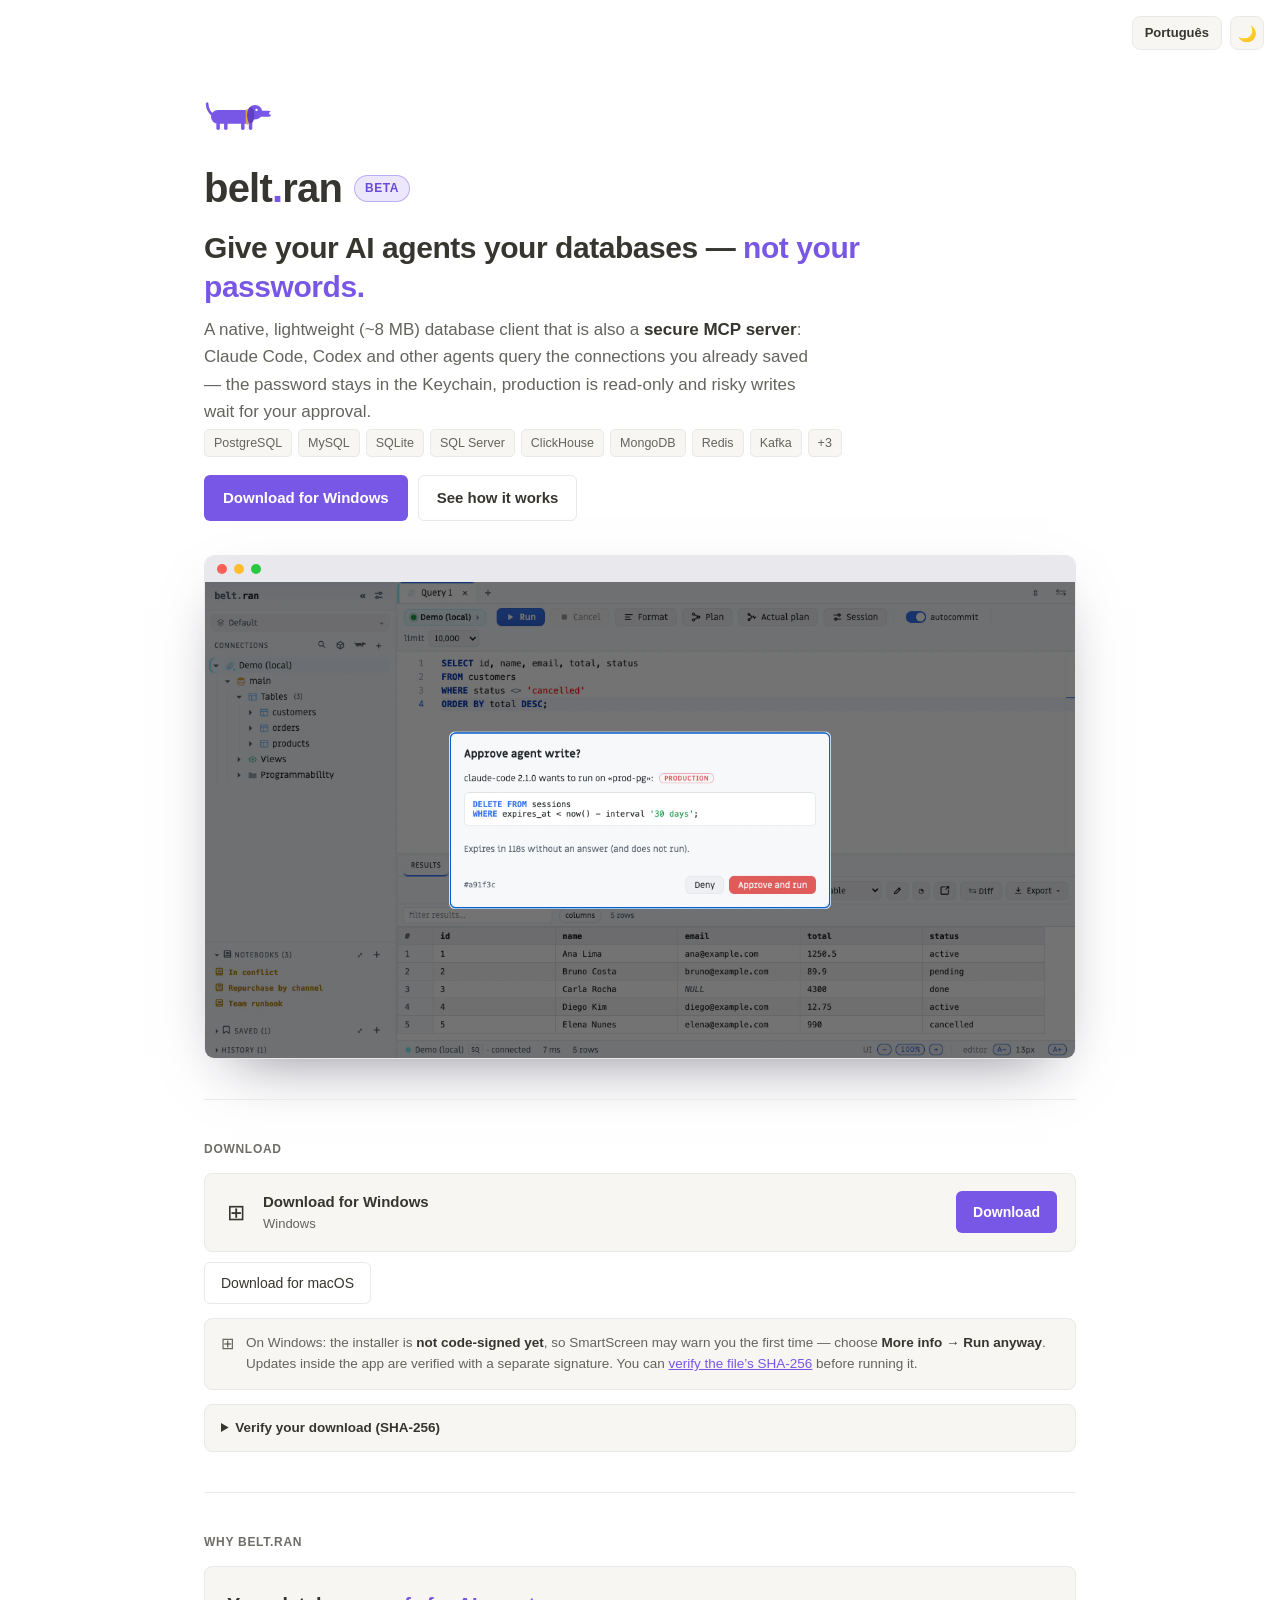
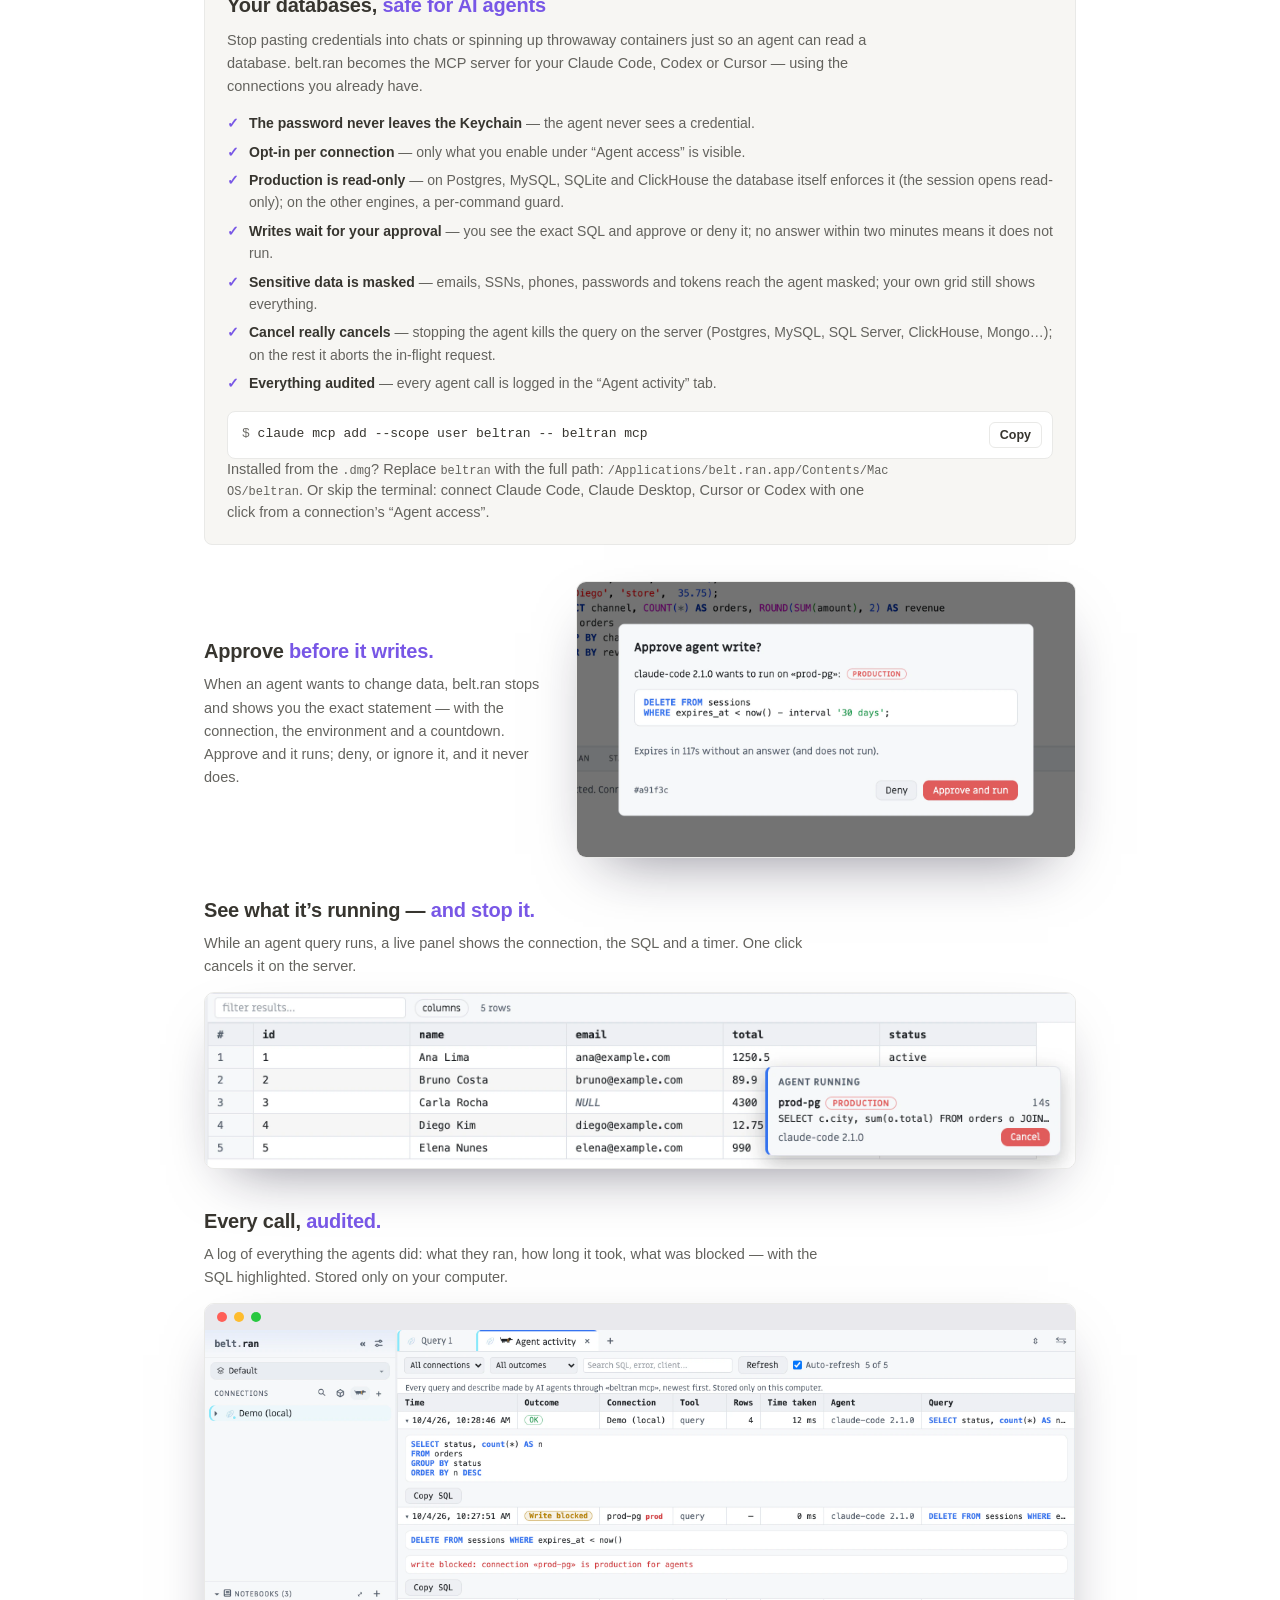
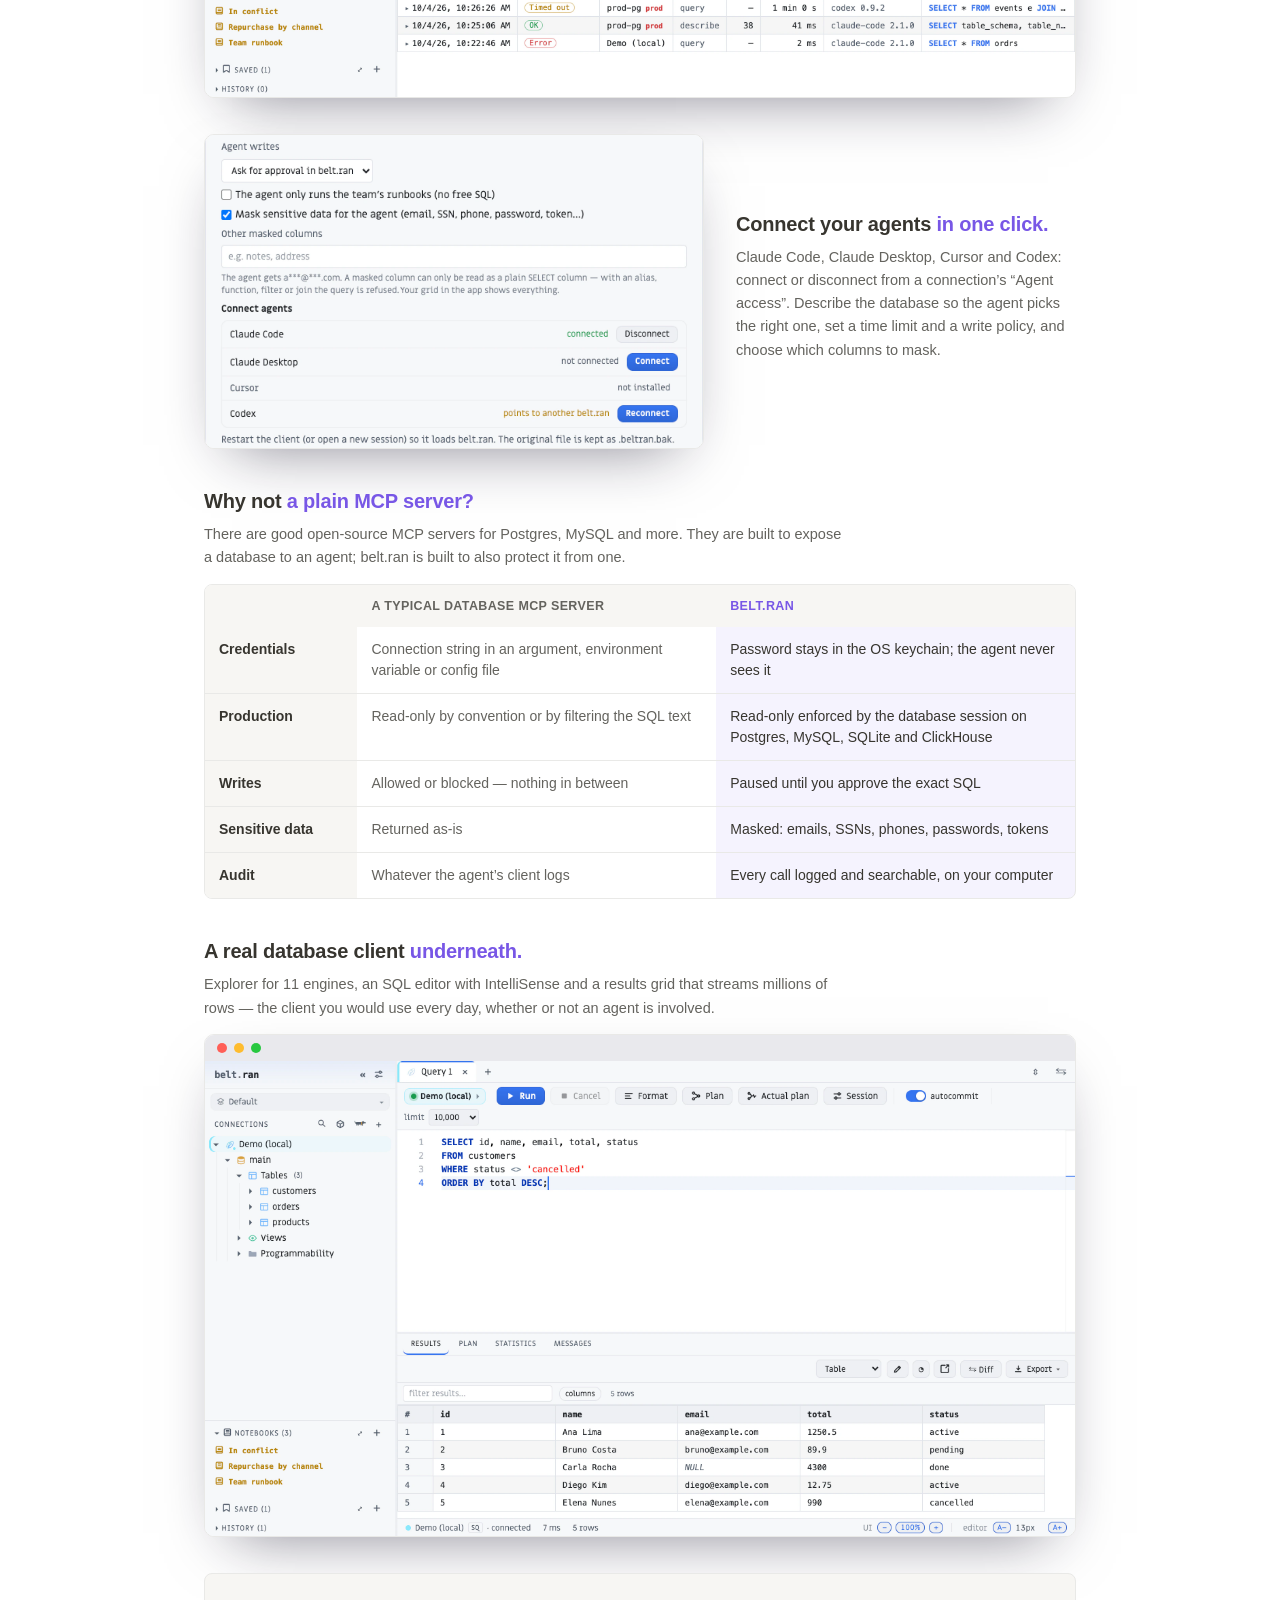
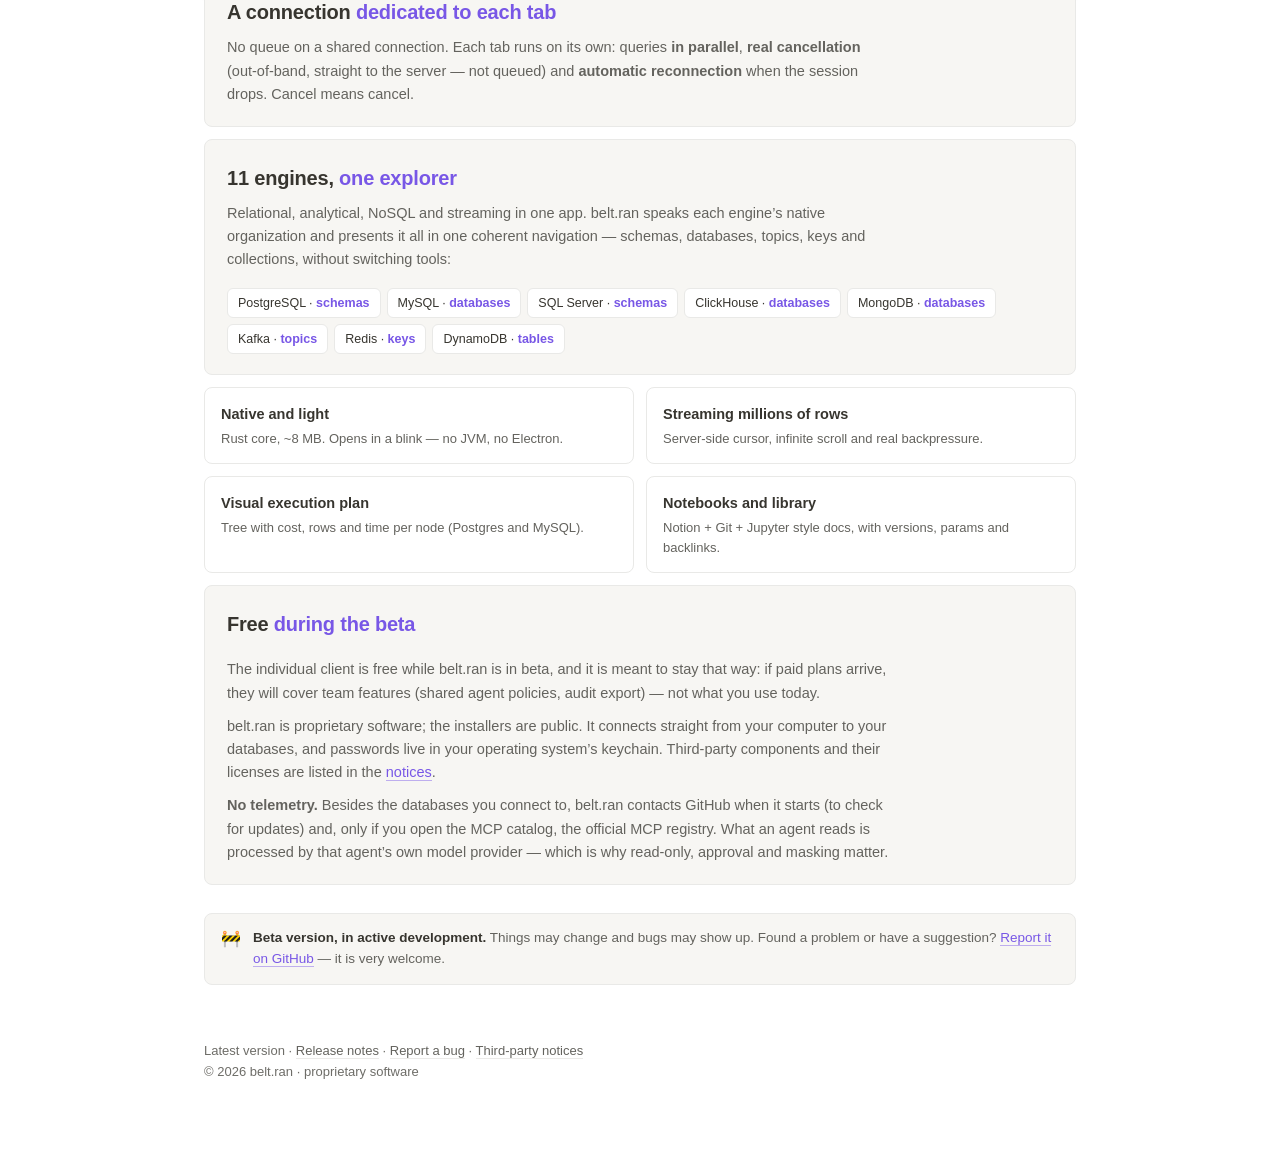
==== commit 7c23aec1: "site: favicon, apple-touch-icon, robots.txt, sitemap.xml e página 404 - Ícone do dachshund (SVG, .ic" ====
--- a/index.html
+++ b/index.html
@@ -14,6 +14,9 @@
 <link rel="alternate" hreflang="pt-BR" href="https://belt-ran.com/pt/" />
 <link rel="alternate" hreflang="x-default" href="https://belt-ran.com/" />
 <meta name="theme-color" content="#7857e6" />
+<link rel="icon" href="/favicon.svg" type="image/svg+xml" />
+<link rel="icon" href="/favicon.ico" sizes="48x48" />
+<link rel="apple-touch-icon" href="/apple-touch-icon.png" />
 <meta property="og:type" content="website" />
 <meta property="og:site_name" content="belt.ran" />
 <meta property="og:title" content="belt.ran — Give your AI agents your databases, not your passwords" />
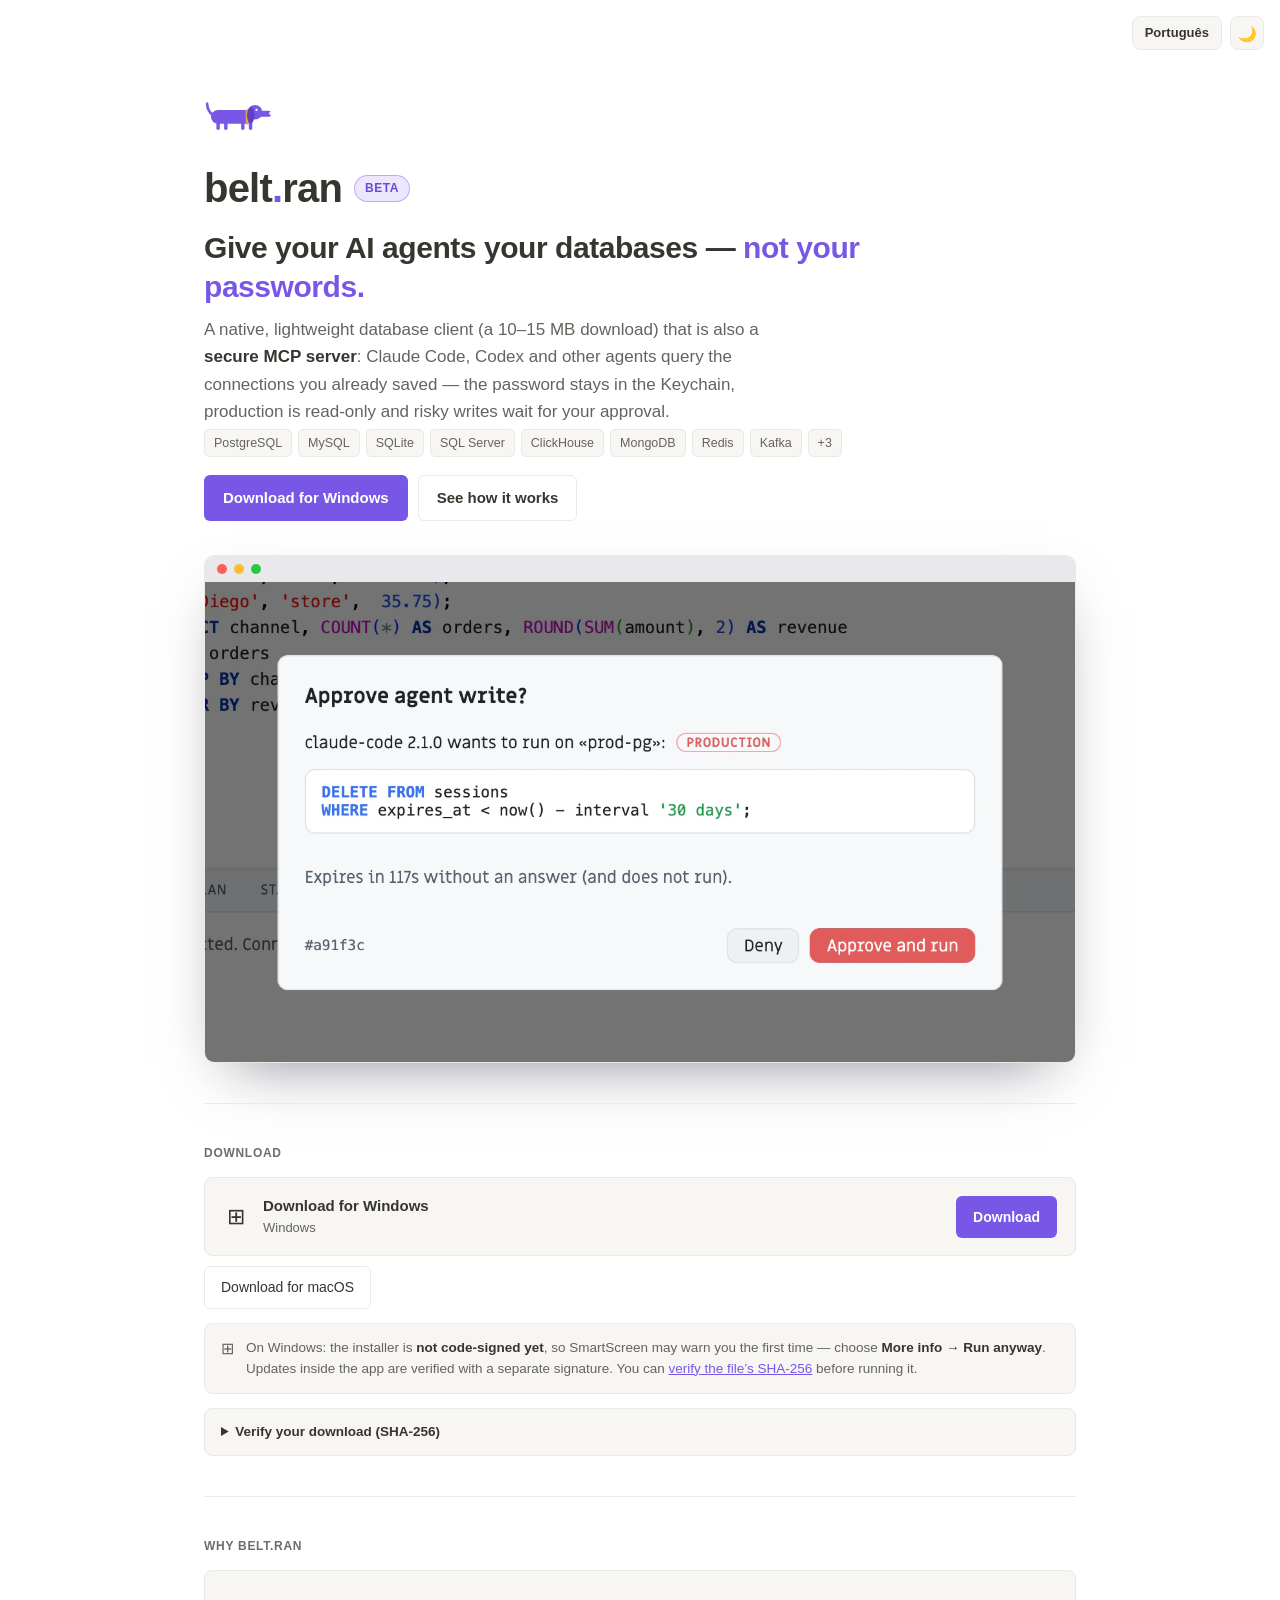
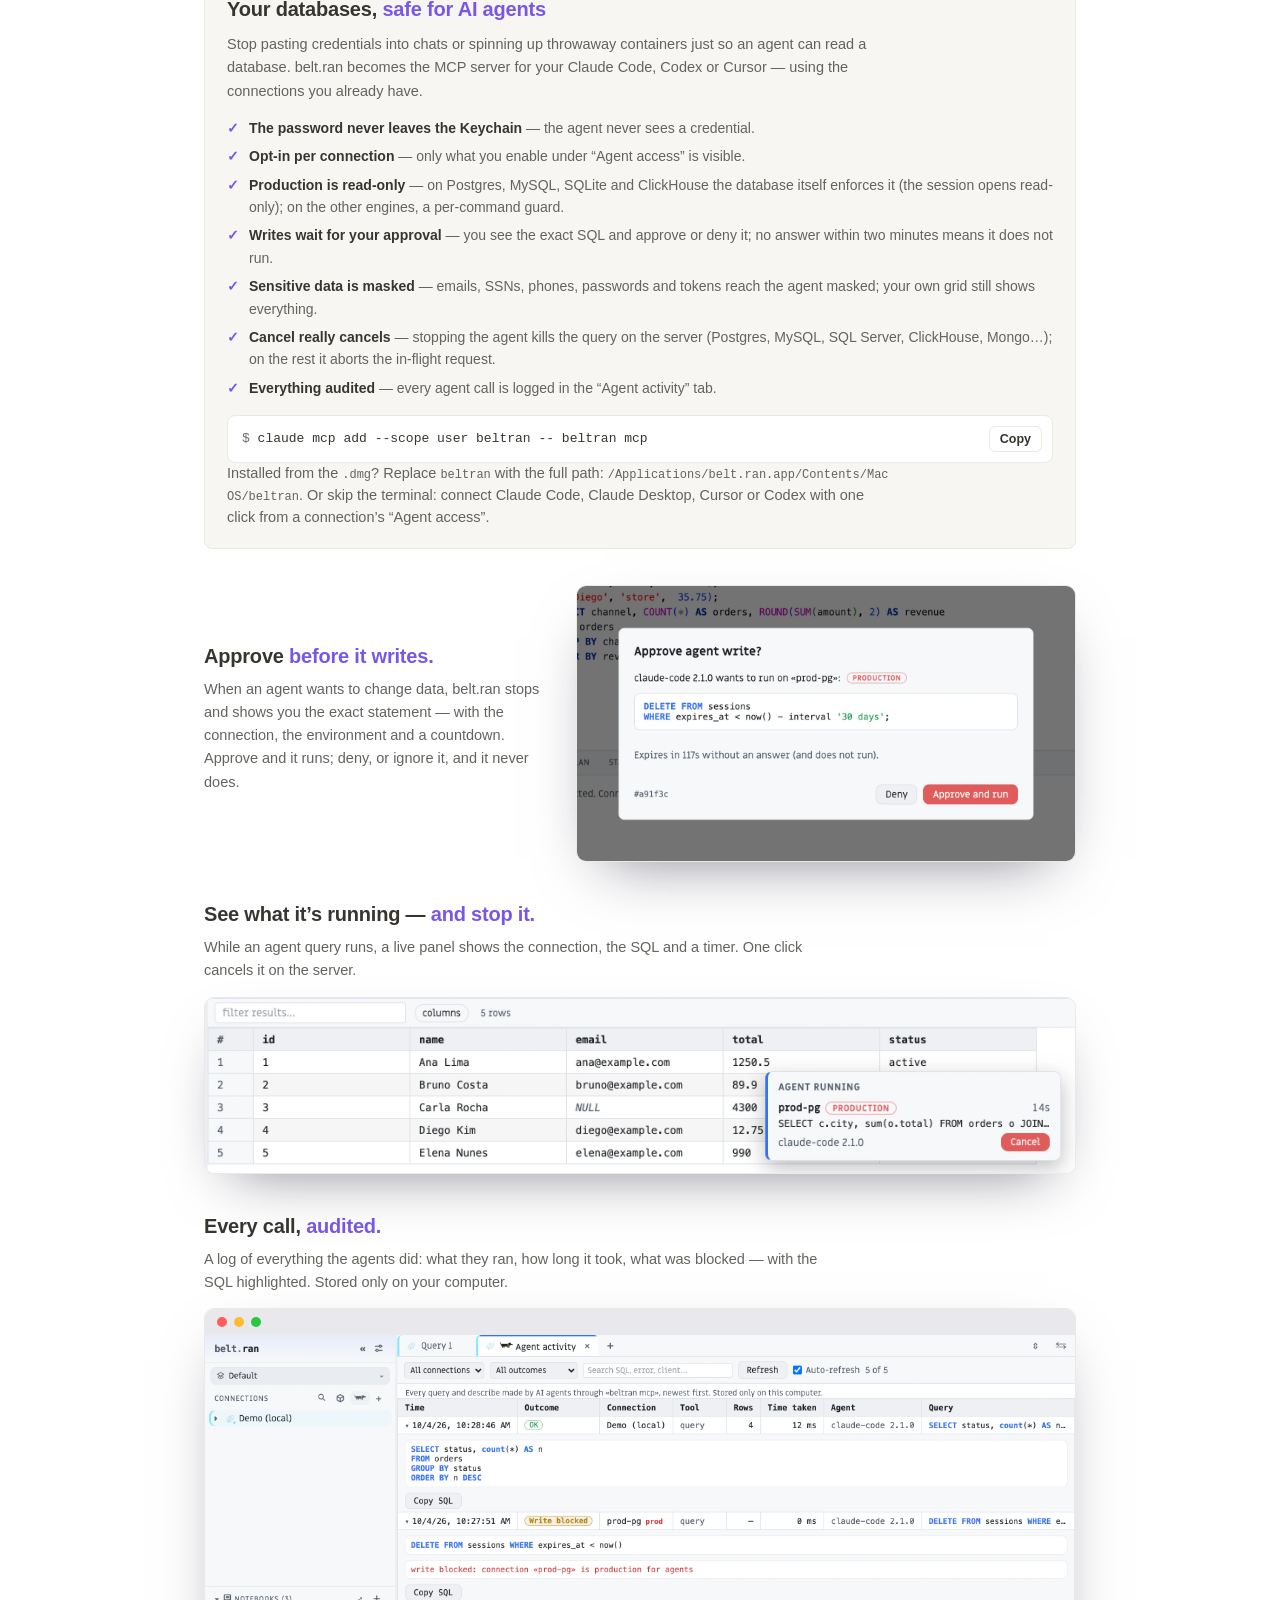
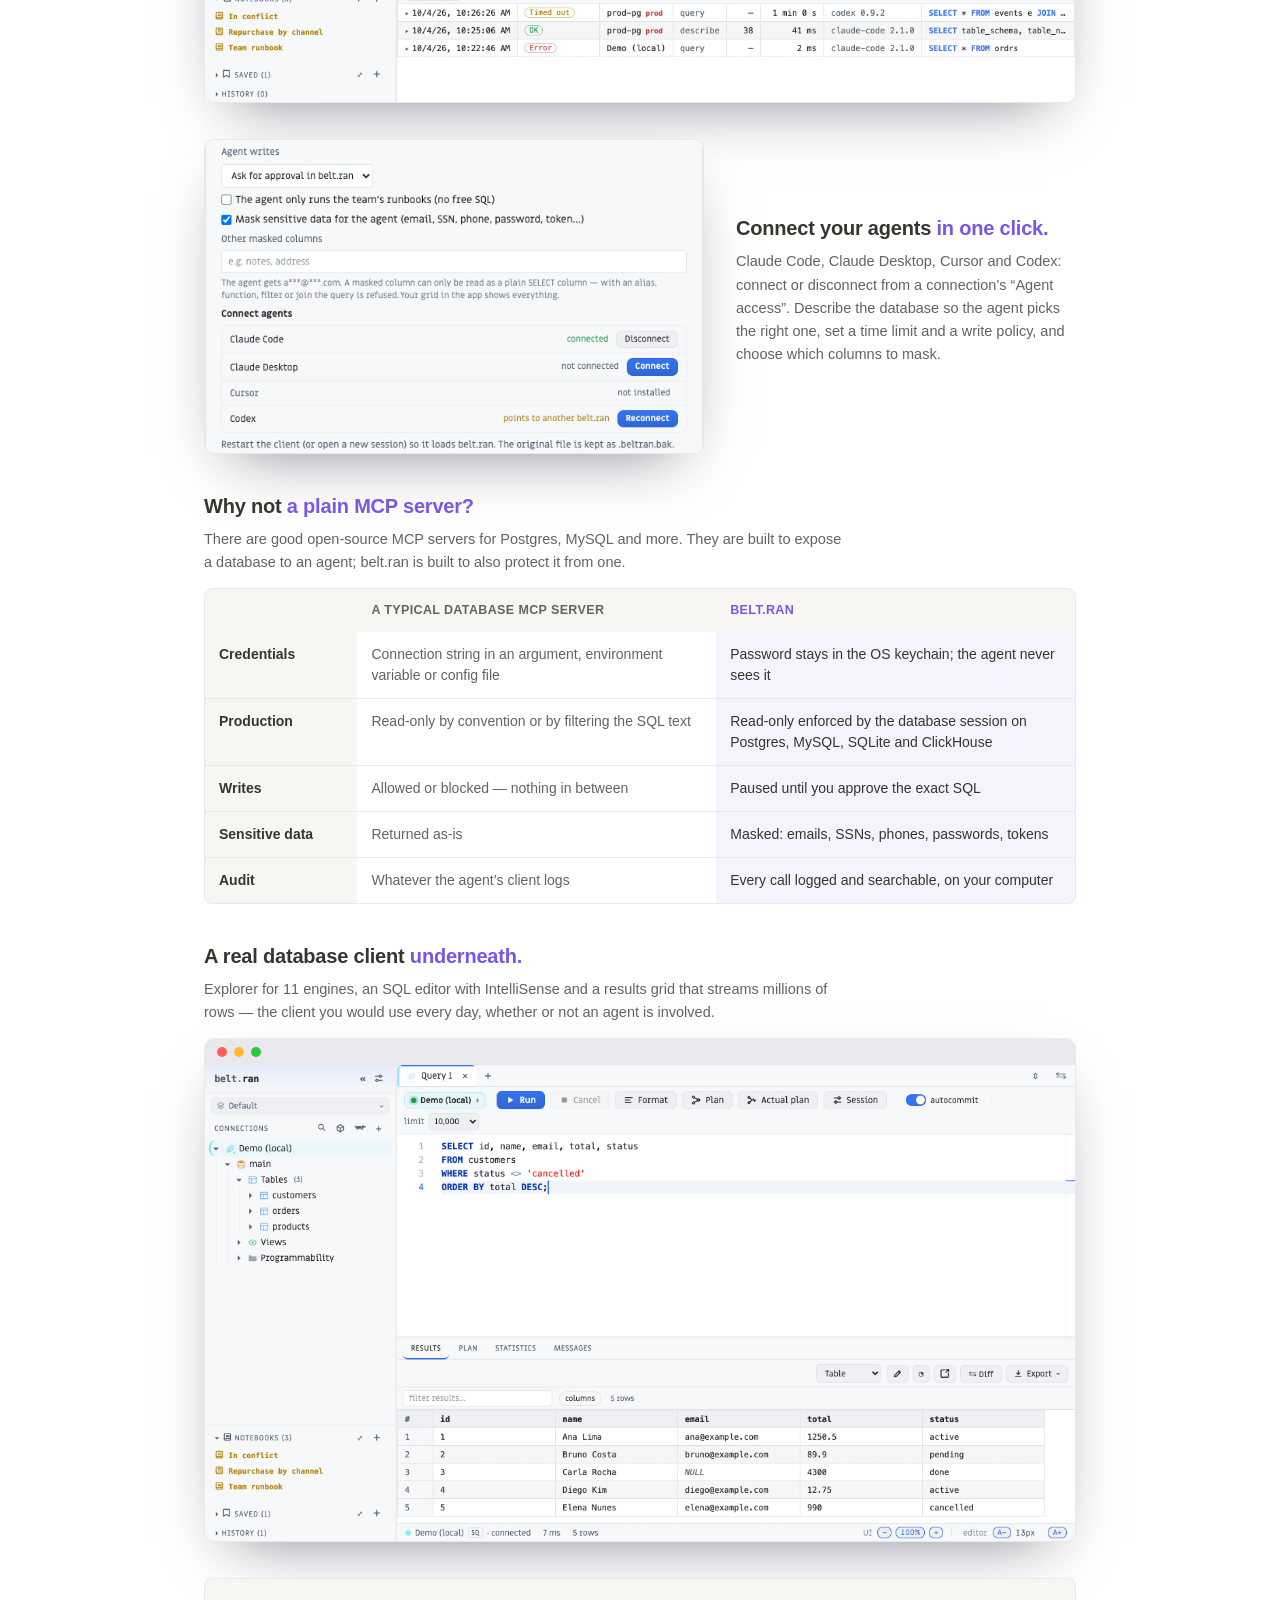
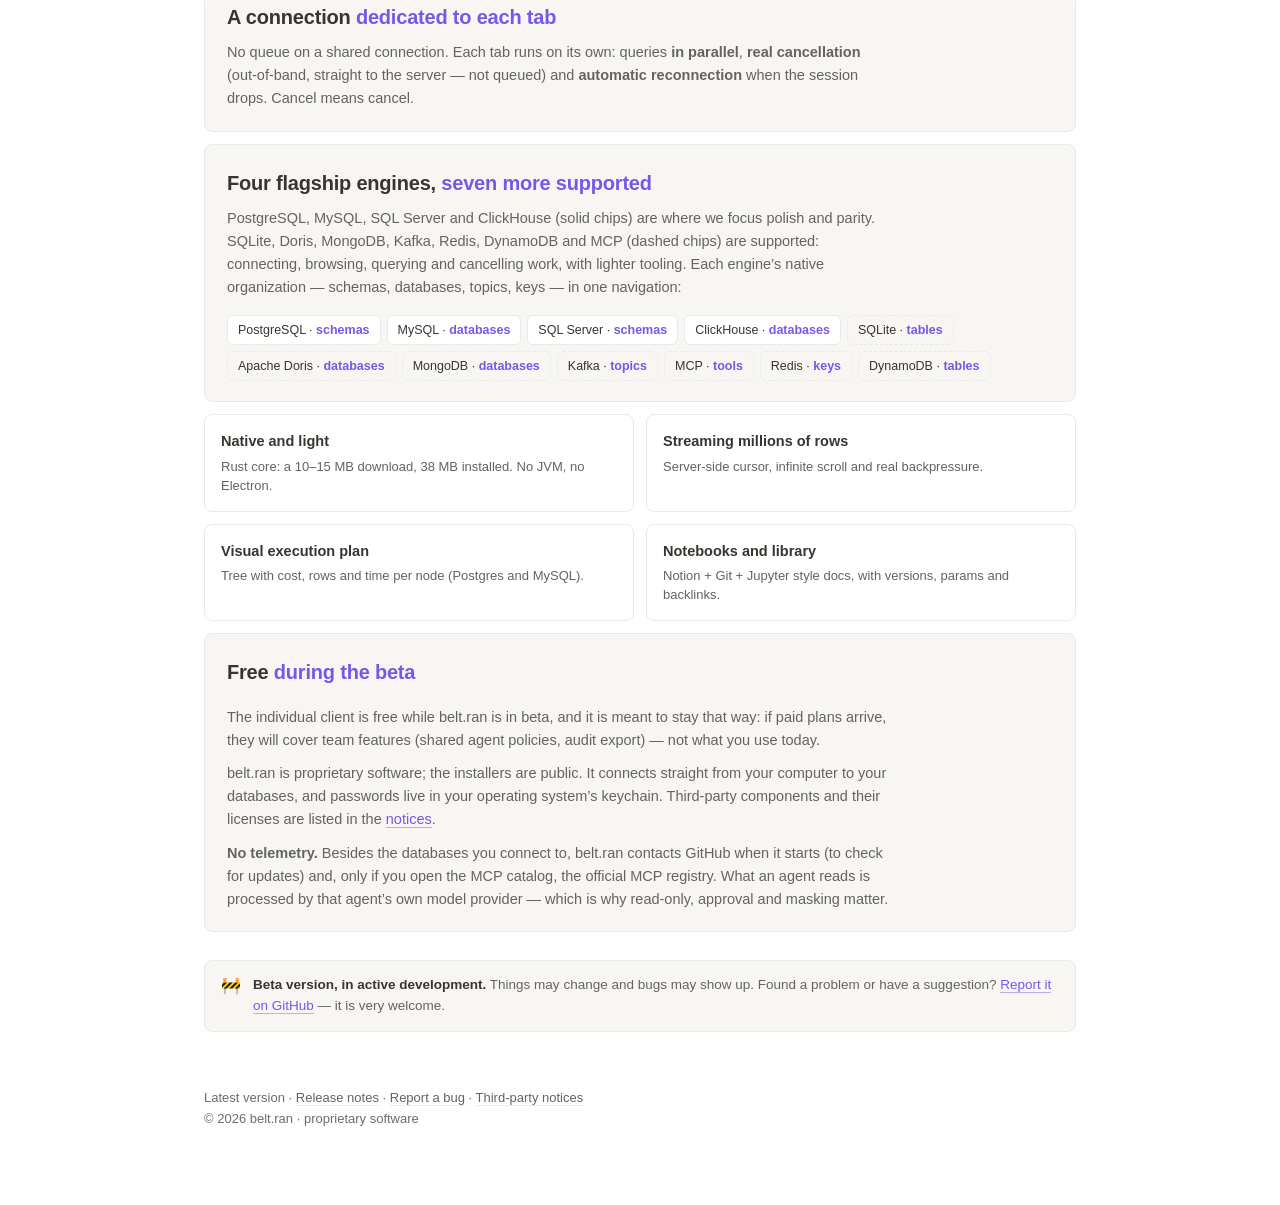
==== commit 474ecf9a: "site: corrige o tamanho (download de 10–15 MB, 38 MB instalado) e separa engines de vitrine e suport" ====
--- a/index.html
+++ b/index.html
@@ -60,7 +60,7 @@
       <span class="beta">beta</span>
     </div>
     <p class="headline">Give your AI agents your databases — <span class="accent">not your passwords.</span></p>
-    <p class="lede">A native, lightweight (~8&nbsp;MB) database client that is also a <b>secure MCP server</b>: Claude Code, Codex and other agents query the connections you already saved — the password stays in the Keychain, production is read-only and risky writes wait for your approval.</p>
+    <p class="lede">A native, lightweight database client (a 10–15&nbsp;MB download) that is also a <b>secure MCP server</b>: Claude Code, Codex and other agents query the connections you already saved — the password stays in the Keychain, production is read-only and risky writes wait for your approval.</p>
     <div class="caps">
       <span class="cap">PostgreSQL</span><span class="cap">MySQL</span><span class="cap">SQLite</span>
       <span class="cap">SQL Server</span><span class="cap">ClickHouse</span><span class="cap">MongoDB</span>
@@ -195,22 +195,25 @@
     </div>
 
     <div class="feat-hero" style="margin-top:12px">
-      <h3>11 engines, <span class="accent">one explorer</span></h3>
-      <p>Relational, analytical, NoSQL and streaming in one app. belt.ran speaks each engine’s native organization and presents it all in one coherent navigation — schemas, databases, topics, keys and collections, without switching tools:</p>
+      <h3>Four flagship engines, <span class="accent">seven more supported</span></h3>
+      <p>PostgreSQL, MySQL, SQL Server and ClickHouse (solid chips) are where we focus polish and parity. SQLite, Doris, MongoDB, Kafka, Redis, DynamoDB and MCP (dashed chips) are supported: connecting, browsing, querying and cancelling work, with lighter tooling. Each engine’s native organization — schemas, databases, topics, keys — in one navigation:</p>
       <div class="ns-map">
         <span>PostgreSQL · <b>schemas</b></span>
         <span>MySQL · <b>databases</b></span>
         <span>SQL Server · <b>schemas</b></span>
         <span>ClickHouse · <b>databases</b></span>
-        <span>MongoDB · <b>databases</b></span>
-        <span>Kafka · <b>topics</b></span>
-        <span>Redis · <b>keys</b></span>
-        <span>DynamoDB · <b>tables</b></span>
+        <span class="sup">SQLite · <b>tables</b></span>
+        <span class="sup">Apache Doris · <b>databases</b></span>
+        <span class="sup">MongoDB · <b>databases</b></span>
+        <span class="sup">Kafka · <b>topics</b></span>
+        <span class="sup">MCP · <b>tools</b></span>
+        <span class="sup">Redis · <b>keys</b></span>
+        <span class="sup">DynamoDB · <b>tables</b></span>
       </div>
     </div>
 
     <div class="feat-grid">
-      <div class="feat"><b>Native and light</b><p>Rust core, ~8&nbsp;MB. Opens in a blink — no JVM, no Electron.</p></div>
+      <div class="feat"><b>Native and light</b><p>Rust core: a 10–15&nbsp;MB download, 38&nbsp;MB installed. No JVM, no Electron.</p></div>
       <div class="feat"><b>Streaming millions of rows</b><p>Server-side cursor, infinite scroll and real backpressure.</p></div>
       <div class="feat"><b>Visual execution plan</b><p>Tree with cost, rows and time per node (Postgres and MySQL).</p></div>
       <div class="feat"><b>Notebooks and library</b><p>Notion + Git + Jupyter style docs, with versions, params and backlinks.</p></div>
--- a/assets/site.css
+++ b/assets/site.css
@@ -254,3 +254,5 @@
   details.verify code { font-family: var(--mono); font-size: 12.5px; color: var(--text); white-space: pre; }
   details.verify code .pr { color: var(--faint); user-select: none; }
   .callout a { color: var(--accent); }
+
+  .ns-map span.sup { border-style: dashed; background: transparent; }
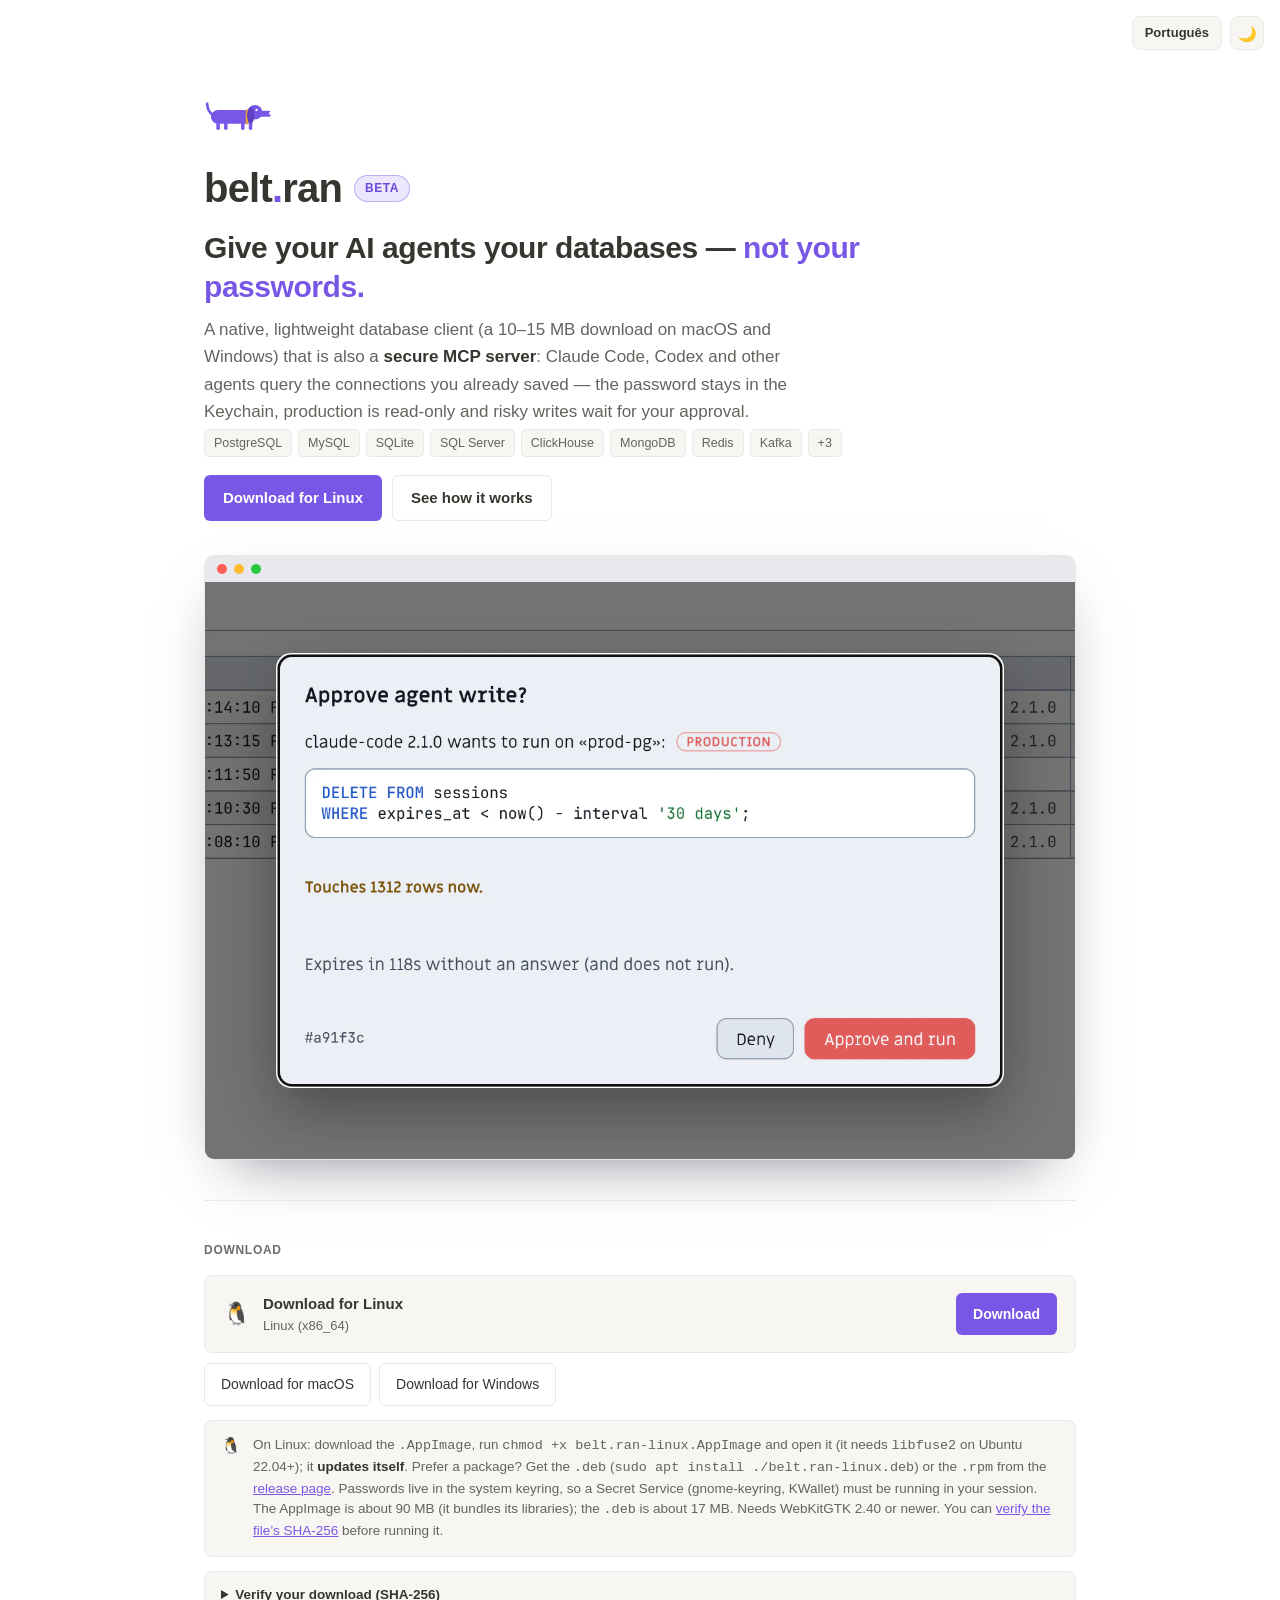
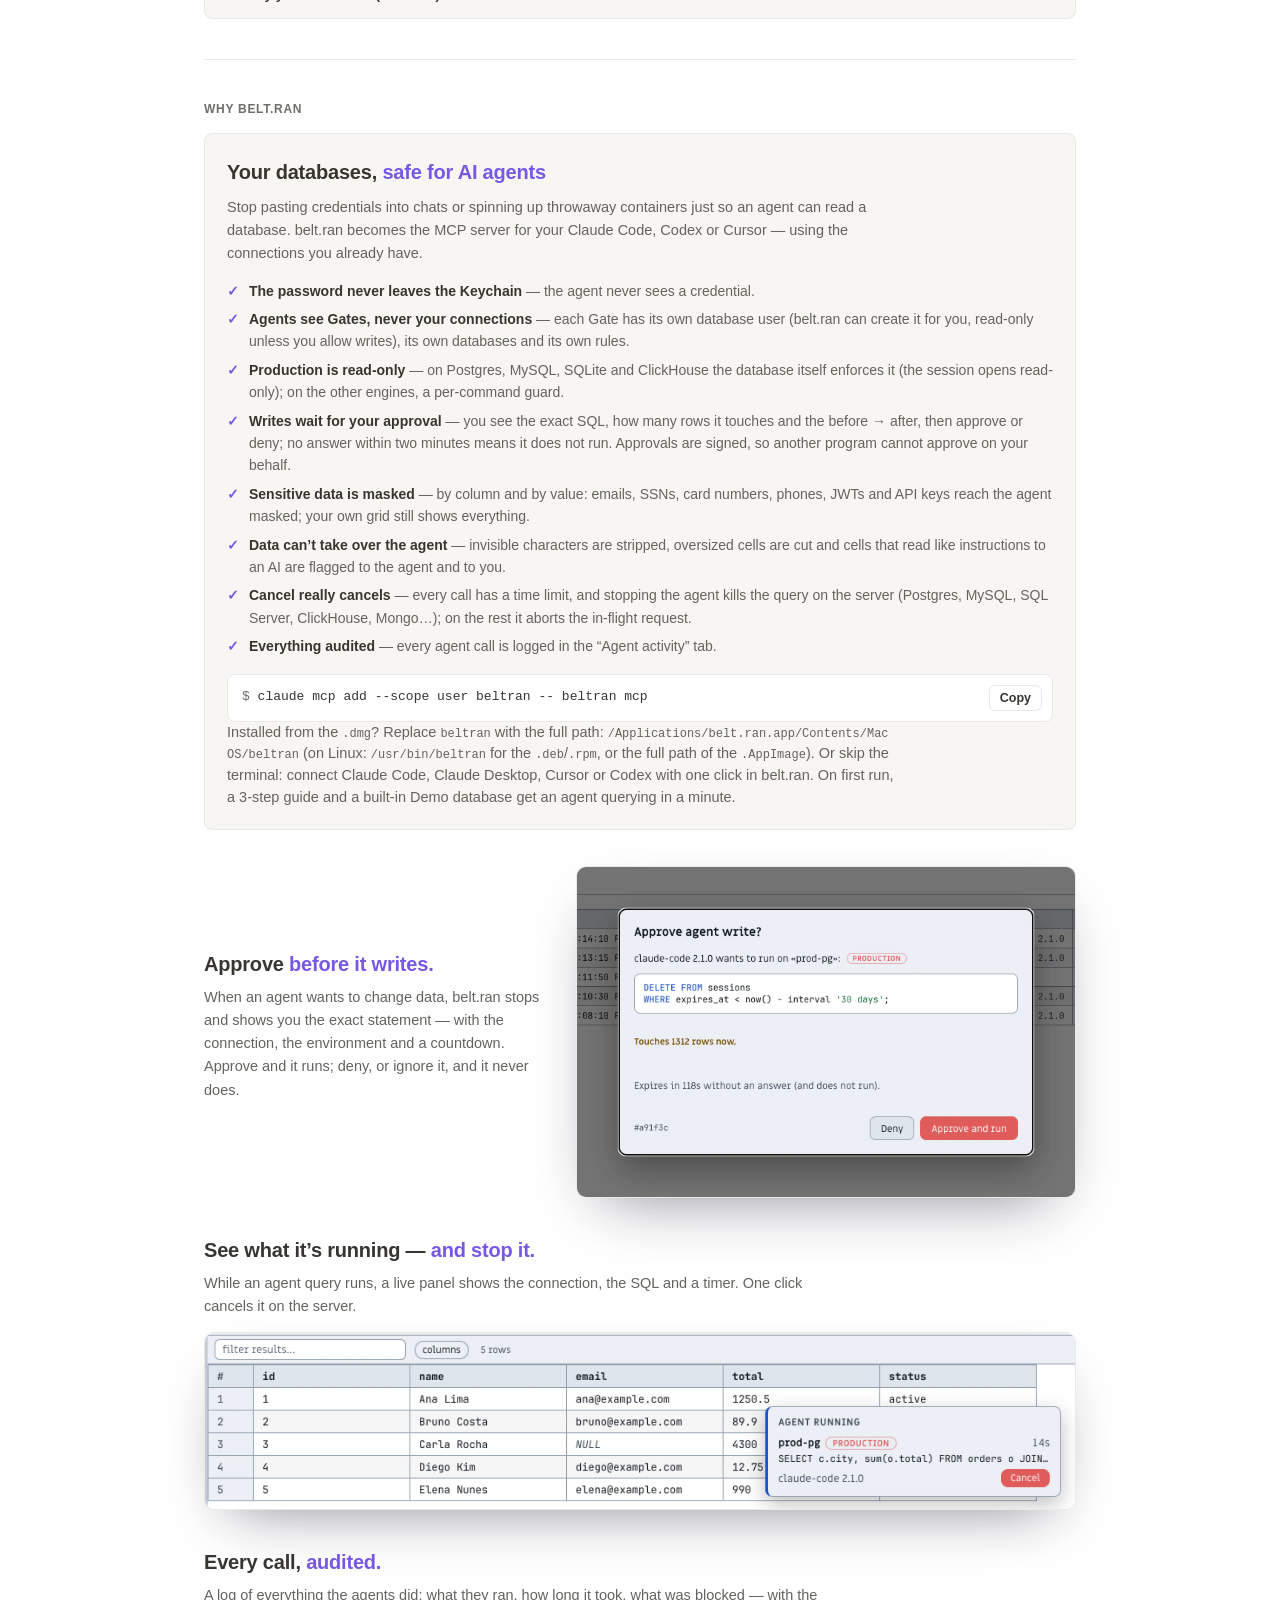
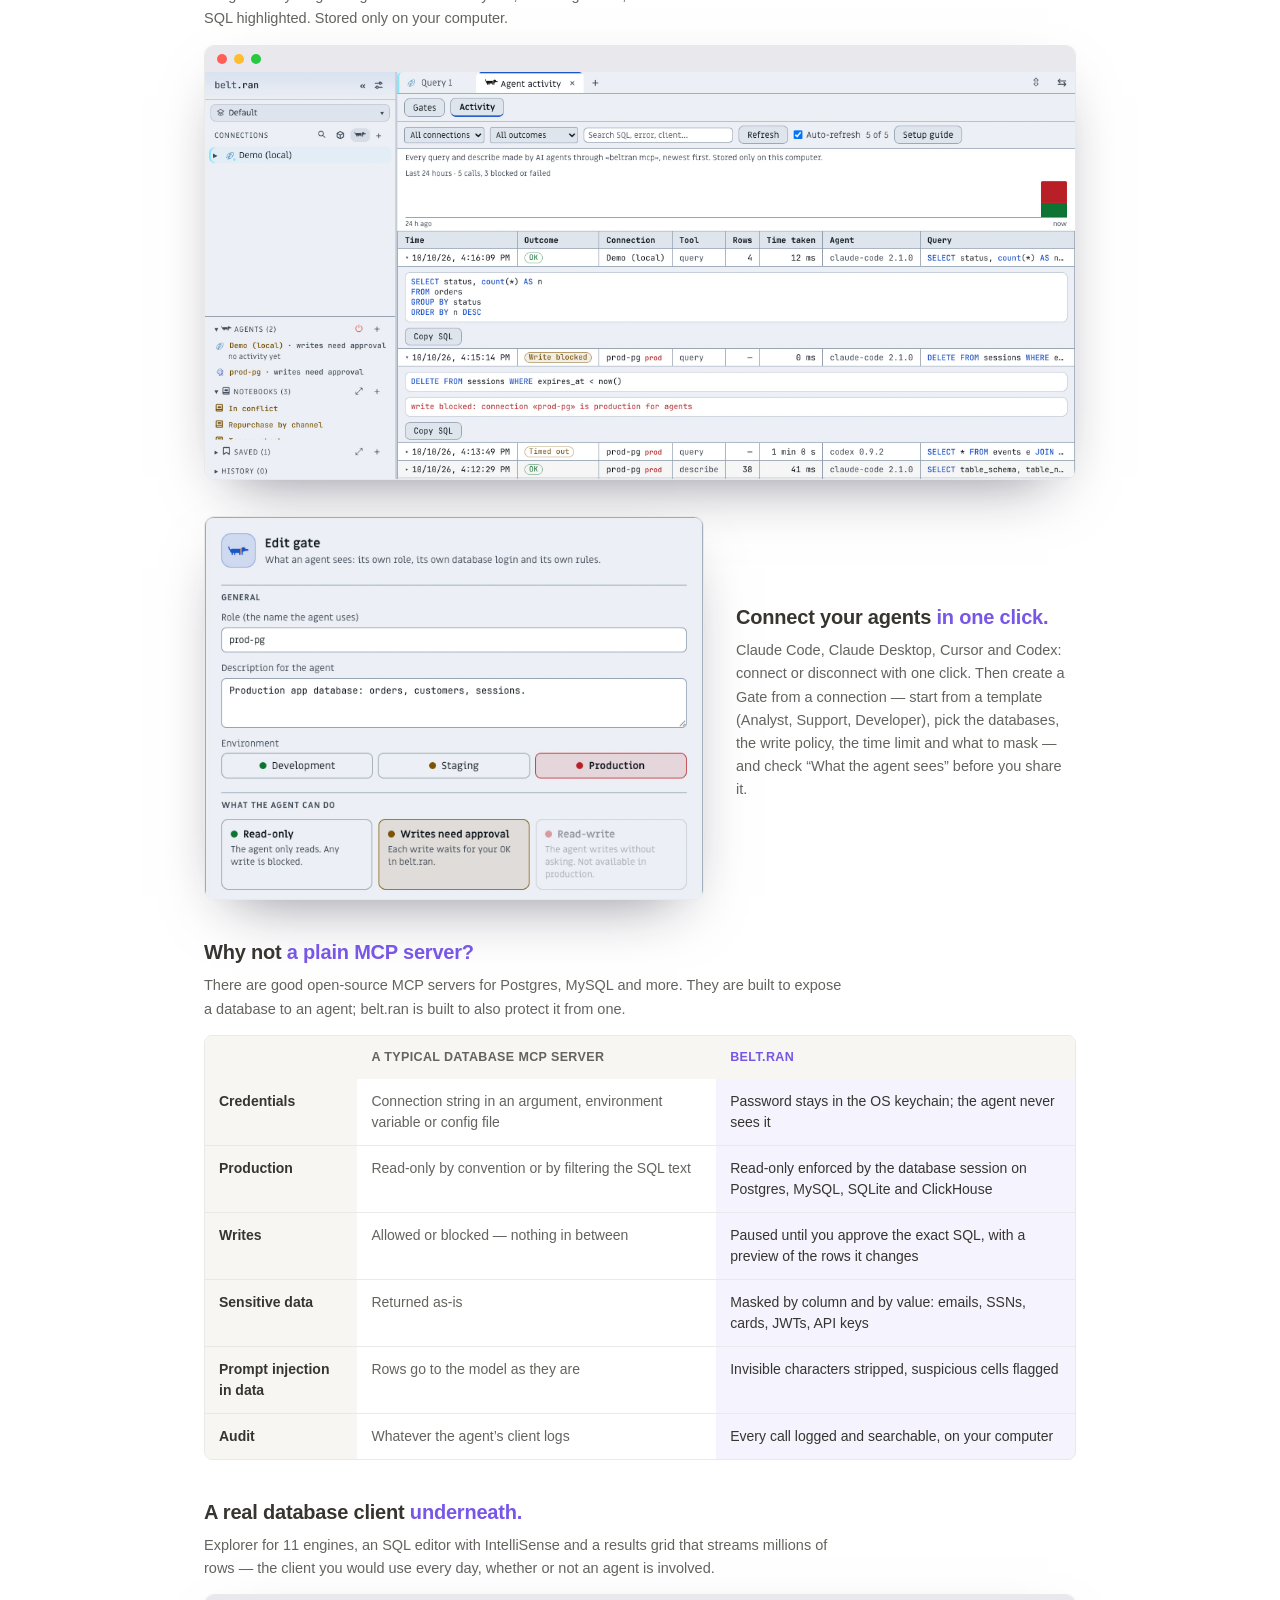
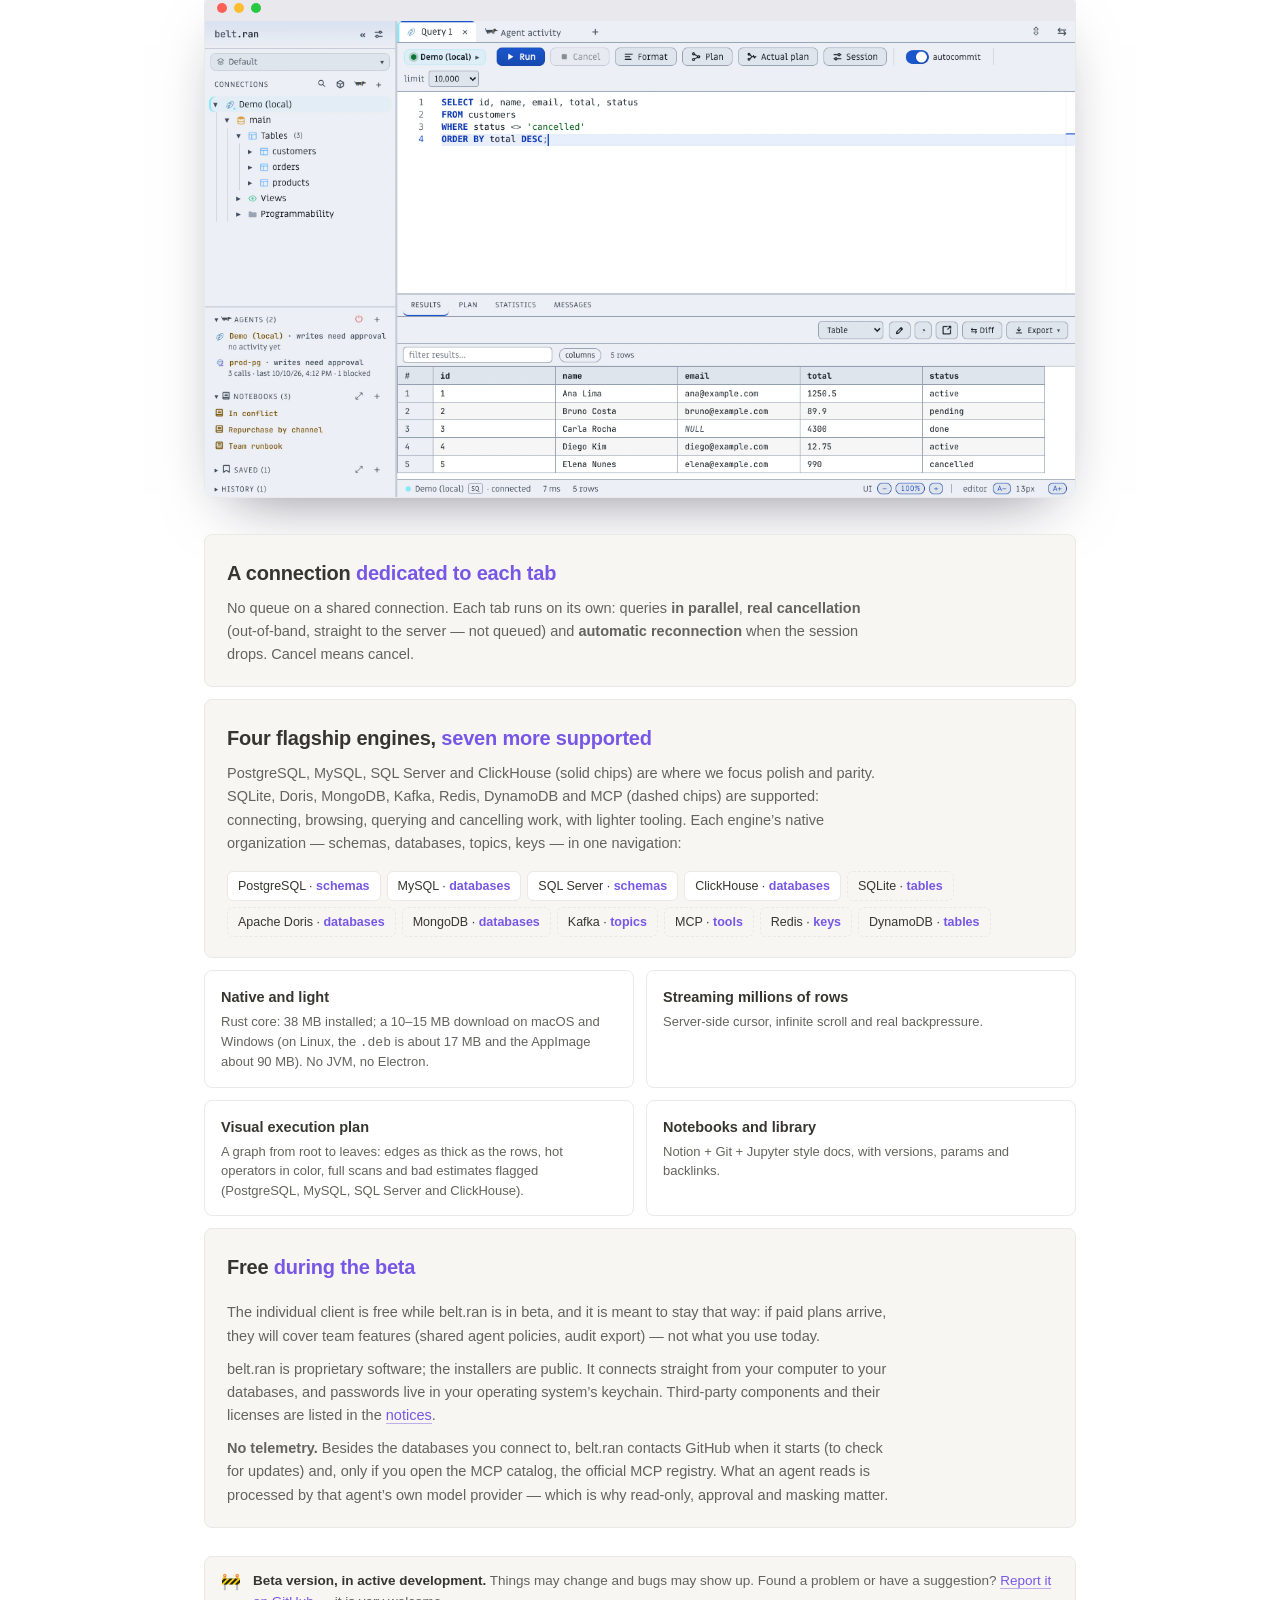
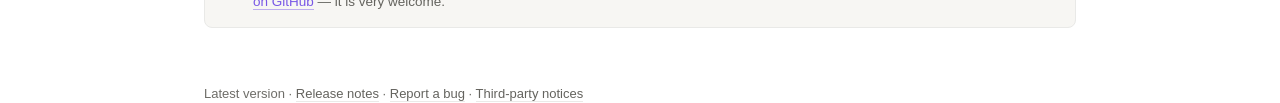
==== commit b82d10ee: "site: 0.28.0 — Gates, tamanho por plataforma, Linux, plano em grafo e fotos novas Gerado por scripts" ====
--- a/index.html
+++ b/index.html
@@ -60,7 +60,7 @@
       <span class="beta">beta</span>
     </div>
     <p class="headline">Give your AI agents your databases — <span class="accent">not your passwords.</span></p>
-    <p class="lede">A native, lightweight database client (a 10–15&nbsp;MB download) that is also a <b>secure MCP server</b>: Claude Code, Codex and other agents query the connections you already saved — the password stays in the Keychain, production is read-only and risky writes wait for your approval.</p>
+    <p class="lede">A native, lightweight database client (a 10–15&nbsp;MB download on macOS and Windows) that is also a <b>secure MCP server</b>: Claude Code, Codex and other agents query the connections you already saved — the password stays in the Keychain, production is read-only and risky writes wait for your approval.</p>
     <div class="caps">
       <span class="cap">PostgreSQL</span><span class="cap">MySQL</span><span class="cap">SQLite</span>
       <span class="cap">SQL Server</span><span class="cap">ClickHouse</span><span class="cap">MongoDB</span>
@@ -73,7 +73,7 @@
 
     <figure class="shot win hero-shot">
       <div class="bar" aria-hidden="true"><i></i><i></i><i></i></div>
-      <picture class="on-light"><source media="(max-width: 600px)" srcset="assets/img/en/approval-light.webp" width="672" height="371" /><img src="assets/img/en/hero-light.webp" alt="belt.ran with an agent’s write request waiting for approval: “Approve agent write?” showing a DELETE on prod-pg, with Deny and Approve and run buttons, over the SQL editor and results grid" width="1280" height="700" fetchpriority="high" /></picture><picture class="on-dark"><source media="(max-width: 600px)" srcset="assets/img/en/approval.webp" width="672" height="371" /><img src="assets/img/en/hero.webp" alt="belt.ran with an agent’s write request waiting for approval: “Approve agent write?” showing a DELETE on prod-pg, with Deny and Approve and run buttons, over the SQL editor and results grid" width="1280" height="700" loading="lazy" decoding="async" /></picture>
+      <picture class="on-light"><source media="(max-width: 600px)" srcset="assets/img/en/approval-light.webp" width="672" height="446" /><img src="assets/img/en/hero-light.webp" alt="belt.ran with an agent’s write request waiting for approval: “Approve agent write?” showing a DELETE on prod-pg, with Deny and Approve and run buttons, over the SQL editor and results grid" width="1280" height="700" fetchpriority="high" /></picture><picture class="on-dark"><source media="(max-width: 600px)" srcset="assets/img/en/approval.webp" width="672" height="446" /><img src="assets/img/en/hero.webp" alt="belt.ran with an agent’s write request waiting for approval: “Approve agent write?” showing a DELETE on prod-pg, with Deny and Approve and run buttons, over the SQL editor and results grid" width="1280" height="700" loading="lazy" decoding="async" /></picture>
     </figure>
 
     <hr class="rule" />
@@ -104,6 +104,11 @@
       <span>On macOS: open the <code>.dmg</code> and drag belt.ran to <b>Applications</b>. The app is <b>signed and notarized by Apple</b> — it opens with a double click, no warnings.</span>
     </div>
 
+    <div class="callout" id="linuxNote" style="display:none">
+      <span class="c-ic">🐧</span>
+      <span>On Linux: download the <code>.AppImage</code>, run <code>chmod +x belt.ran-linux.AppImage</code> and open it (it needs <code>libfuse2</code> on Ubuntu 22.04+); it <b>updates itself</b>. Prefer a package? Get the <code>.deb</code> (<code>sudo apt install ./belt.ran-linux.deb</code>) or the <code>.rpm</code> from the <a href="https://github.com/RafaelD-B/belt.ran-dist/releases/latest" target="_blank" rel="noopener">release page</a>. Passwords live in the system keyring, so a Secret Service (gnome-keyring, KWallet) must be running in your session. The AppImage is about 90&nbsp;MB (it bundles its libraries); the <code>.deb</code> is about 17&nbsp;MB. Needs WebKitGTK 2.40 or newer. You can <a href="#verify">verify the file’s SHA-256</a> before running it.</span>
+    </div>
+
     <div class="callout" id="winNote" style="display:none">
       <span class="c-ic">⊞</span>
       <span>On Windows: the installer is <b>not code-signed yet</b>, so SmartScreen may warn you the first time — choose <b>More info → Run anyway</b>. Updates inside the app are verified with a separate signature. You can <a href="#verify">verify the file’s SHA-256</a> before running it.</span>
@@ -111,9 +116,10 @@
 
     <details class="verify" id="verify">
       <summary>Verify your download (SHA-256)</summary>
-      <p>Every release publishes a <a href="https://github.com/RafaelD-B/belt.ran-dist/releases/latest/download/SHA256SUMS.txt" target="_blank" rel="noopener">SHA256SUMS.txt</a> file. Compare the hash of the file you downloaded with its line in that file. It matters most on Windows, where the installer is not code-signed yet.</p>
+      <p>Every release publishes a <a href="https://github.com/RafaelD-B/belt.ran-dist/releases/latest/download/SHA256SUMS.txt" target="_blank" rel="noopener">SHA256SUMS.txt</a> file. Compare the hash of the file you downloaded with its line in that file. It matters most on Windows and Linux, where the installers are not code-signed.</p>
       <pre><code><span class="pr"># macOS / Linux</span>
 shasum -a 256 belt.ran-macos.dmg
+sha256sum belt.ran-linux.AppImage
 <span class="pr"># Windows (PowerShell)</span>
 Get-FileHash .\belt.ran-windows-setup.exe -Algorithm SHA256</code></pre>
     </details>
@@ -126,18 +132,19 @@
       <p>Stop pasting credentials into chats or spinning up throwaway containers just so an agent can read a database. belt.ran becomes the MCP server for your Claude Code, Codex or Cursor — using the connections you already have.</p>
       <ul class="checks">
         <li><b>The password never leaves the Keychain</b> — the agent never sees a credential.</li>
-        <li><b>Opt-in per connection</b> — only what you enable under “Agent access” is visible.</li>
+        <li><b>Agents see Gates, never your connections</b> — each Gate has its own database user (belt.ran can create it for you, read-only unless you allow writes), its own databases and its own rules.</li>
         <li><b>Production is read-only</b> — on Postgres, MySQL, SQLite and ClickHouse the database itself enforces it (the session opens read-only); on the other engines, a per-command guard.</li>
-        <li><b>Writes wait for your approval</b> — you see the exact SQL and approve or deny it; no answer within two minutes means it does not run.</li>
-        <li><b>Sensitive data is masked</b> — emails, SSNs, phones, passwords and tokens reach the agent masked; your own grid still shows everything.</li>
-        <li><b>Cancel really cancels</b> — stopping the agent kills the query on the server (Postgres, MySQL, SQL Server, ClickHouse, Mongo…); on the rest it aborts the in-flight request.</li>
+        <li><b>Writes wait for your approval</b> — you see the exact SQL, how many rows it touches and the before → after, then approve or deny; no answer within two minutes means it does not run. Approvals are signed, so another program cannot approve on your behalf.</li>
+        <li><b>Sensitive data is masked</b> — by column and by value: emails, SSNs, card numbers, phones, JWTs and API keys reach the agent masked; your own grid still shows everything.</li>
+        <li><b>Data can’t take over the agent</b> — invisible characters are stripped, oversized cells are cut and cells that read like instructions to an AI are flagged to the agent and to you.</li>
+        <li><b>Cancel really cancels</b> — every call has a time limit, and stopping the agent kills the query on the server (Postgres, MySQL, SQL Server, ClickHouse, Mongo…); on the rest it aborts the in-flight request.</li>
         <li><b>Everything audited</b> — every agent call is logged in the “Agent activity” tab.</li>
       </ul>
       <div class="cmd">
         <code><span class="pr">$ </span>claude mcp add --scope user beltran -- beltran mcp</code>
         <button class="btn secondary copy" data-copy="claude mcp add --scope user beltran -- beltran mcp">Copy</button>
       </div>
-      <p class="cmd-note">Installed from the <code>.dmg</code>? Replace <code>beltran</code> with the full path: <code>/Applications/belt.ran.app/Contents/MacOS/beltran</code>. Or skip the terminal: connect Claude Code, Claude Desktop, Cursor or Codex with one click from a connection’s “Agent access”.</p>
+      <p class="cmd-note">Installed from the <code>.dmg</code>? Replace <code>beltran</code> with the full path: <code>/Applications/belt.ran.app/Contents/MacOS/beltran</code> (on Linux: <code>/usr/bin/beltran</code> for the <code>.deb</code>/<code>.rpm</code>, or the full path of the <code>.AppImage</code>). Or skip the terminal: connect Claude Code, Claude Desktop, Cursor or Codex with one click in belt.ran. On first run, a 3-step guide and a built-in Demo database get an agent querying in a minute.</p>
     </div>
 
     <section class="tour tour-split">
@@ -145,27 +152,27 @@
         <h3>Approve <span class="accent">before it writes.</span></h3>
         <p>When an agent wants to change data, belt.ran stops and shows you the exact statement — with the connection, the environment and a countdown. Approve and it runs; deny, or ignore it, and it never does.</p>
       </div>
-      <figure class="shot"><img class="on-light" src="assets/img/en/approval-light.webp" alt="Approval dialog: Claude Code wants to run a DELETE on prod-pg, production, with Deny and Approve and run buttons" width="672" height="371" loading="lazy" decoding="async" /><img class="on-dark" src="assets/img/en/approval.webp" alt="Approval dialog: Claude Code wants to run a DELETE on prod-pg, production, with Deny and Approve and run buttons" width="672" height="371" loading="lazy" decoding="async" /></figure>
+      <figure class="shot"><img class="on-light" src="assets/img/en/approval-light.webp" alt="Approval dialog: Claude Code wants to run a DELETE on prod-pg, production, with Deny and Approve and run buttons" width="672" height="446" loading="lazy" decoding="async" /><img class="on-dark" src="assets/img/en/approval.webp" alt="Approval dialog: Claude Code wants to run a DELETE on prod-pg, production, with Deny and Approve and run buttons" width="672" height="446" loading="lazy" decoding="async" /></figure>
     </section>
 
     <section class="tour">
       <h3>See what it’s running — <span class="accent">and stop it.</span></h3>
       <p>While an agent query runs, a live panel shows the connection, the SQL and a timer. One click cancels it on the server.</p>
-      <figure class="shot"><img class="on-light" src="assets/img/en/live-light.webp" alt="“Agent running” panel over the results grid, showing the production connection, the SQL, a timer and a Cancel button" width="1000" height="201" loading="lazy" decoding="async" /><img class="on-dark" src="assets/img/en/live.webp" alt="“Agent running” panel over the results grid, showing the production connection, the SQL, a timer and a Cancel button" width="1000" height="201" loading="lazy" decoding="async" /></figure>
+      <figure class="shot"><img class="on-light" src="assets/img/en/live-light.webp" alt="“Agent running” panel over the results grid, showing the production connection, the SQL, a timer and a Cancel button" width="1000" height="202" loading="lazy" decoding="async" /><img class="on-dark" src="assets/img/en/live.webp" alt="“Agent running” panel over the results grid, showing the production connection, the SQL, a timer and a Cancel button" width="1000" height="202" loading="lazy" decoding="async" /></figure>
     </section>
 
     <section class="tour">
       <h3>Every call, <span class="accent">audited.</span></h3>
       <p>A log of everything the agents did: what they ran, how long it took, what was blocked — with the SQL highlighted. Stored only on your computer.</p>
-      <figure class="shot win"><div class="bar" aria-hidden="true"><i></i><i></i><i></i></div><img class="on-light" src="assets/img/en/activity-light.webp" alt="Agent activity log: queries from Claude Code and Codex with outcomes OK, write blocked, timed out and error" width="1280" height="540" loading="lazy" decoding="async" /><img class="on-dark" src="assets/img/en/activity.webp" alt="Agent activity log: queries from Claude Code and Codex with outcomes OK, write blocked, timed out and error" width="1280" height="540" loading="lazy" decoding="async" /></figure>
+      <figure class="shot win"><div class="bar" aria-hidden="true"><i></i><i></i><i></i></div><img class="on-light" src="assets/img/en/activity-light.webp" alt="Agent activity log: queries from Claude Code and Codex with outcomes OK, write blocked, timed out and error" width="1280" height="600" loading="lazy" decoding="async" /><img class="on-dark" src="assets/img/en/activity.webp" alt="Agent activity log: queries from Claude Code and Codex with outcomes OK, write blocked, timed out and error" width="1280" height="600" loading="lazy" decoding="async" /></figure>
     </section>
 
     <section class="tour tour-split rev">
       <div>
         <h3>Connect your agents <span class="accent">in one click.</span></h3>
-        <p>Claude Code, Claude Desktop, Cursor and Codex: connect or disconnect from a connection’s “Agent access”. Describe the database so the agent picks the right one, set a time limit and a write policy, and choose which columns to mask.</p>
-      </div>
-      <figure class="shot"><img class="on-light" src="assets/img/en/access-light.webp" alt="Agent access settings: write policy set to ask for approval, sensitive-data masking on, and one-click connect buttons for Claude Code, Claude Desktop, Cursor and Codex" width="640" height="402" loading="lazy" decoding="async" /><img class="on-dark" src="assets/img/en/access.webp" alt="Agent access settings: write policy set to ask for approval, sensitive-data masking on, and one-click connect buttons for Claude Code, Claude Desktop, Cursor and Codex" width="640" height="402" loading="lazy" decoding="async" /></figure>
+        <p>Claude Code, Claude Desktop, Cursor and Codex: connect or disconnect with one click. Then create a Gate from a connection — start from a template (Analyst, Support, Developer), pick the databases, the write policy, the time limit and what to mask — and check “What the agent sees” before you share it.</p>
+      </div>
+      <figure class="shot"><img class="on-light" src="assets/img/en/access-light.webp" alt="Editing the prod-pg Gate: the role and description the agent sees, the Production environment, and the write policy set to Writes need approval" width="640" height="491" loading="lazy" decoding="async" /><img class="on-dark" src="assets/img/en/access.webp" alt="Editing the prod-pg Gate: the role and description the agent sees, the Production environment, and the write policy set to Writes need approval" width="640" height="491" loading="lazy" decoding="async" /></figure>
     </section>
 
     <section class="tour">
@@ -176,8 +183,9 @@
         <tbody>
           <tr><th scope="row">Credentials</th><td data-label="A typical database MCP server">Connection string in an argument, environment variable or config file</td><td class="us" data-label="belt.ran">Password stays in the OS keychain; the agent never sees it</td></tr>
           <tr><th scope="row">Production</th><td data-label="A typical database MCP server">Read-only by convention or by filtering the SQL text</td><td class="us" data-label="belt.ran">Read-only enforced by the database session on Postgres, MySQL, SQLite and ClickHouse</td></tr>
-          <tr><th scope="row">Writes</th><td data-label="A typical database MCP server">Allowed or blocked — nothing in between</td><td class="us" data-label="belt.ran">Paused until you approve the exact SQL</td></tr>
-          <tr><th scope="row">Sensitive data</th><td data-label="A typical database MCP server">Returned as-is</td><td class="us" data-label="belt.ran">Masked: emails, SSNs, phones, passwords, tokens</td></tr>
+          <tr><th scope="row">Writes</th><td data-label="A typical database MCP server">Allowed or blocked — nothing in between</td><td class="us" data-label="belt.ran">Paused until you approve the exact SQL, with a preview of the rows it changes</td></tr>
+          <tr><th scope="row">Sensitive data</th><td data-label="A typical database MCP server">Returned as-is</td><td class="us" data-label="belt.ran">Masked by column and by value: emails, SSNs, cards, JWTs, API keys</td></tr>
+          <tr><th scope="row">Prompt injection in data</th><td data-label="A typical database MCP server">Rows go to the model as they are</td><td class="us" data-label="belt.ran">Invisible characters stripped, suspicious cells flagged</td></tr>
           <tr><th scope="row">Audit</th><td data-label="A typical database MCP server">Whatever the agent’s client logs</td><td class="us" data-label="belt.ran">Every call logged and searchable, on your computer</td></tr>
         </tbody>
       </table>
@@ -213,9 +221,9 @@
     </div>
 
     <div class="feat-grid">
-      <div class="feat"><b>Native and light</b><p>Rust core: a 10–15&nbsp;MB download, 38&nbsp;MB installed. No JVM, no Electron.</p></div>
+      <div class="feat"><b>Native and light</b><p>Rust core: 38&nbsp;MB installed; a 10–15&nbsp;MB download on macOS and Windows (on Linux, the <code>.deb</code> is about 17&nbsp;MB and the AppImage about 90&nbsp;MB). No JVM, no Electron.</p></div>
       <div class="feat"><b>Streaming millions of rows</b><p>Server-side cursor, infinite scroll and real backpressure.</p></div>
-      <div class="feat"><b>Visual execution plan</b><p>Tree with cost, rows and time per node (Postgres and MySQL).</p></div>
+      <div class="feat"><b>Visual execution plan</b><p>A graph from root to leaves: edges as thick as the rows, hot operators in color, full scans and bad estimates flagged (PostgreSQL, MySQL, SQL Server and ClickHouse).</p></div>
       <div class="feat"><b>Notebooks and library</b><p>Notion + Git + Jupyter style docs, with versions, params and backlinks.</p></div>
     </div>
 
